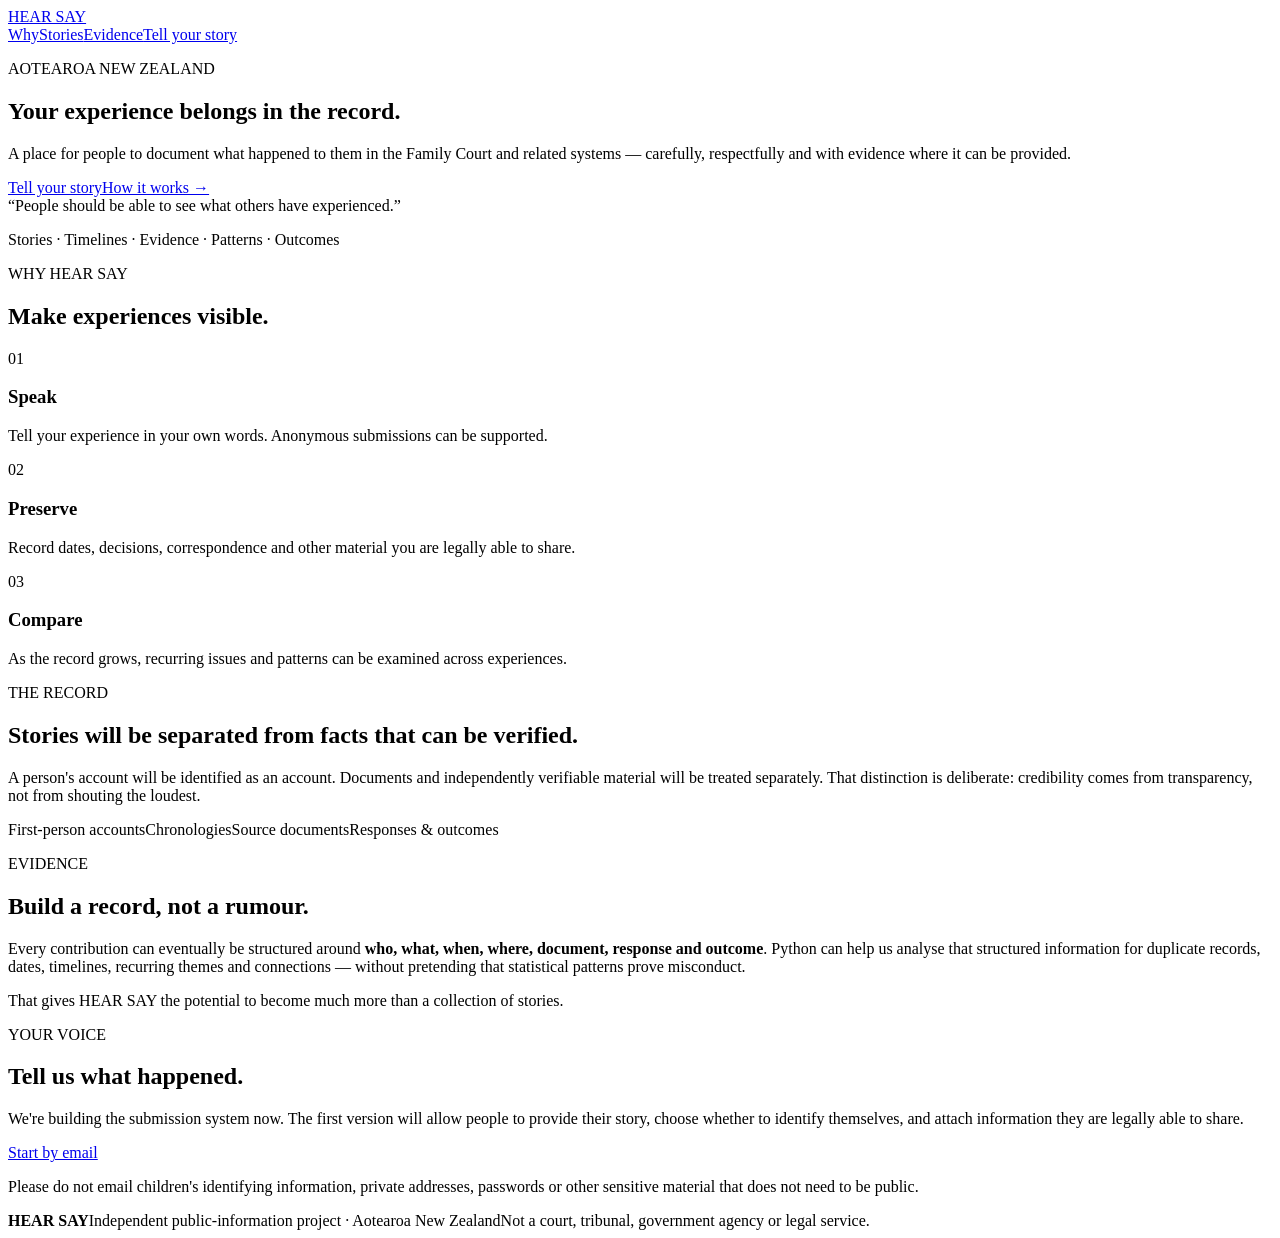
==== hear-say/index.html @ 94ce3327 "Build HEAR SAY public landing page" ====
<!doctype html>
<html lang="en">
<head>
<meta charset="utf-8"><meta name="viewport" content="width=device-width,initial-scale=1">
<meta name="description" content="Hear Say — a public, evidence-conscious record of people's experiences with the Family Court and related systems in Aotearoa New Zealand.">
<title>Hear Say — Your experience belongs in the record</title>
<link rel="stylesheet" href="style.css">
</head>
<body>
<header class="nav"><a class="brand" href=".">HEAR SAY</a><nav><a href="#why">Why</a><a href="#stories">Stories</a><a href="#evidence">Evidence</a><a class="button small" href="#submit">Tell your story</a></nav></header>
<main>
<section class="hero"><div><p class="eyebrow">AOTEAROA NEW ZEALAND</p><h1>Your experience belongs in the record.</h1><p class="lead">A place for people to document what happened to them in the Family Court and related systems — carefully, respectfully and with evidence where it can be provided.</p><div class="actions"><a class="button" href="#submit">Tell your story</a><a class="text-link" href="#why">How it works →</a></div></div><div class="hero-card"><div class="quote">“People should be able to see what others have experienced.”</div><div class="line"></div><p>Stories · Timelines · Evidence · Patterns · Outcomes</p></div></section>
<section id="why" class="section"><p class="eyebrow">WHY HEAR SAY</p><h2>Make experiences visible.</h2><div class="grid"><article><span>01</span><h3>Speak</h3><p>Tell your experience in your own words. Anonymous submissions can be supported.</p></article><article><span>02</span><h3>Preserve</h3><p>Record dates, decisions, correspondence and other material you are legally able to share.</p></article><article><span>03</span><h3>Compare</h3><p>As the record grows, recurring issues and patterns can be examined across experiences.</p></article></div></section>
<section id="stories" class="dark section"><p class="eyebrow">THE RECORD</p><h2>Stories will be separated from facts that can be verified.</h2><p class="wide">A person's account will be identified as an account. Documents and independently verifiable material will be treated separately. That distinction is deliberate: credibility comes from transparency, not from shouting the loudest.</p><div class="pillrow"><span>First-person accounts</span><span>Chronologies</span><span>Source documents</span><span>Responses & outcomes</span></div></section>
<section id="evidence" class="section split"><div><p class="eyebrow">EVIDENCE</p><h2>Build a record, not a rumour.</h2></div><div><p>Every contribution can eventually be structured around <strong>who, what, when, where, document, response and outcome</strong>. Python can help us analyse that structured information for duplicate records, dates, timelines, recurring themes and connections — without pretending that statistical patterns prove misconduct.</p><p>That gives HEAR SAY the potential to become much more than a collection of stories.</p></div></section>
<section id="submit" class="submit"><p class="eyebrow">YOUR VOICE</p><h2>Tell us what happened.</h2><p>We're building the submission system now. The first version will allow people to provide their story, choose whether to identify themselves, and attach information they are legally able to share.</p><a class="button" href="mailto:REPLACE_WITH_SUMMIT_DESIGN_EMAIL?subject=HEAR%20SAY%20story%20submission">Start by email</a><p class="note">Please do not email children's identifying information, private addresses, passwords or other sensitive material that does not need to be public.</p></section>
</main>
<footer><strong>HEAR SAY</strong><span>Independent public-information project · Aotearoa New Zealand</span><span>Not a court, tribunal, government agency or legal service.</span></footer>
</body></html>
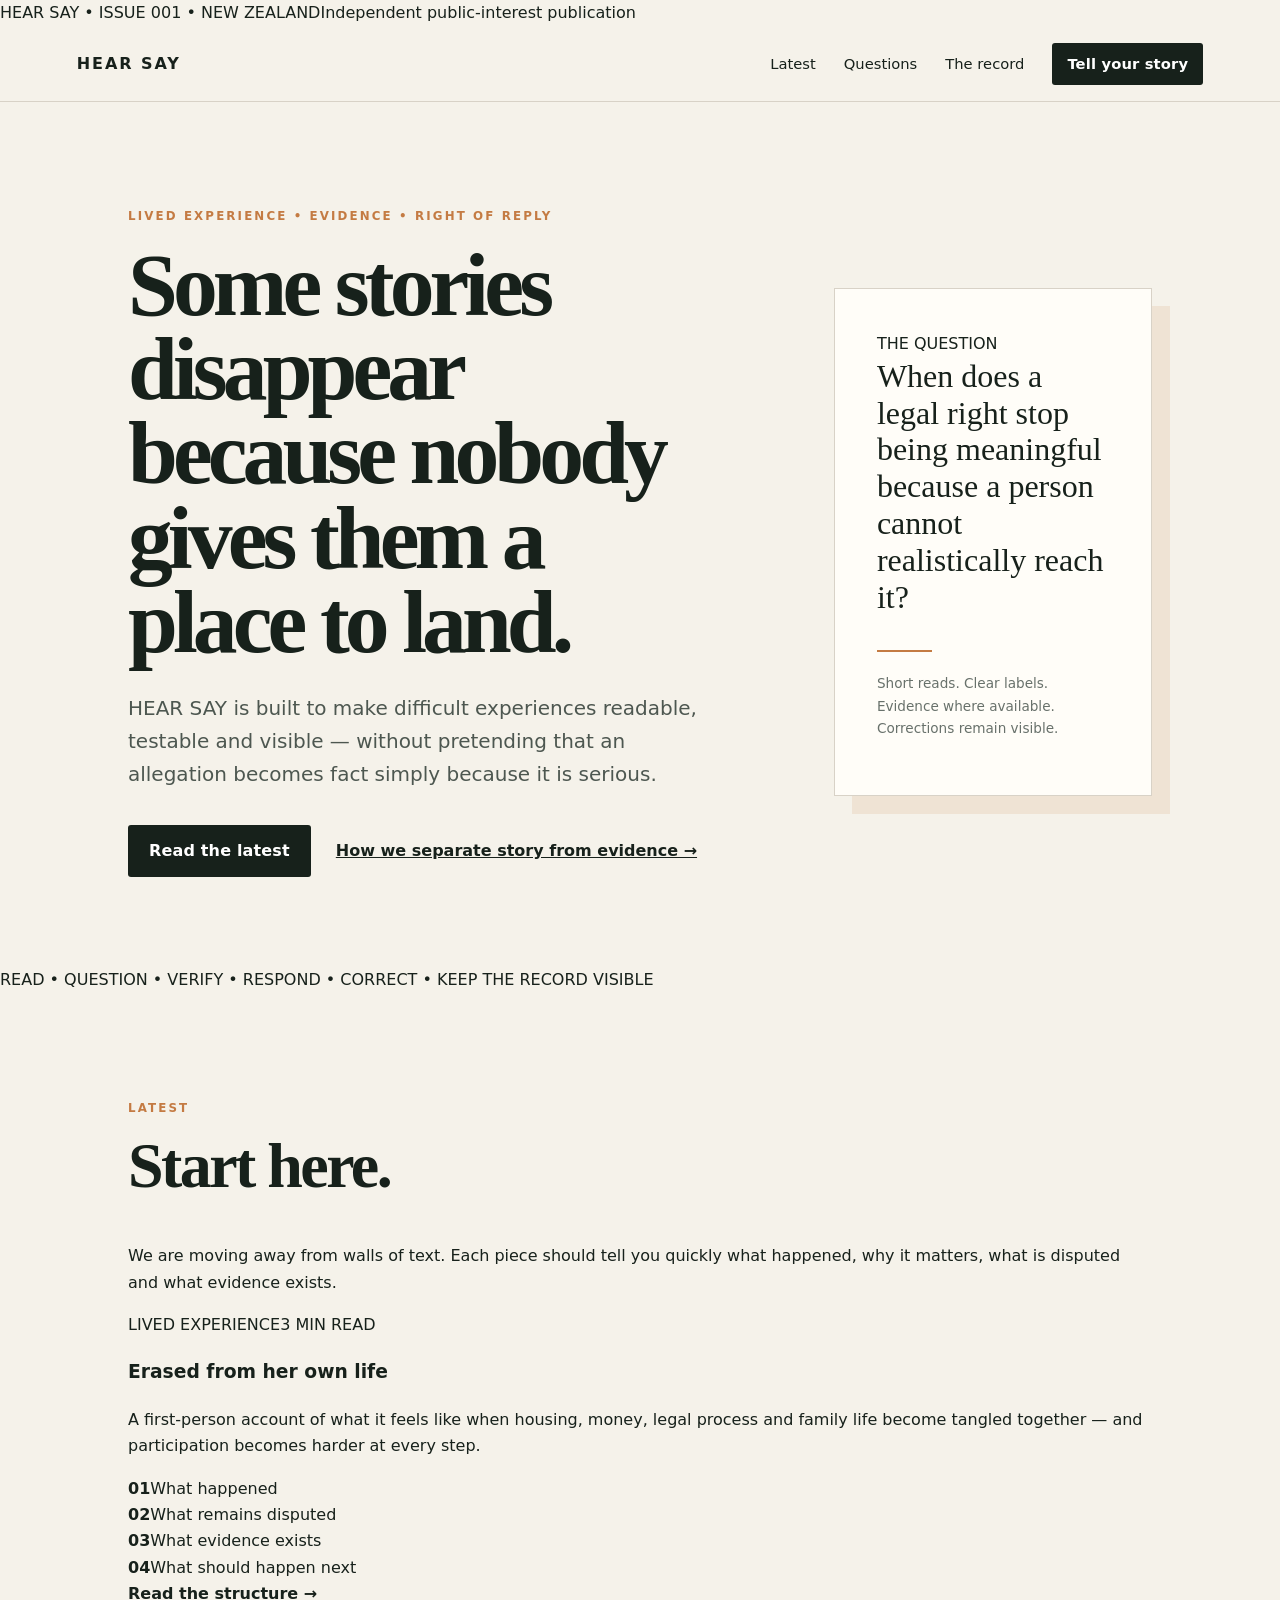
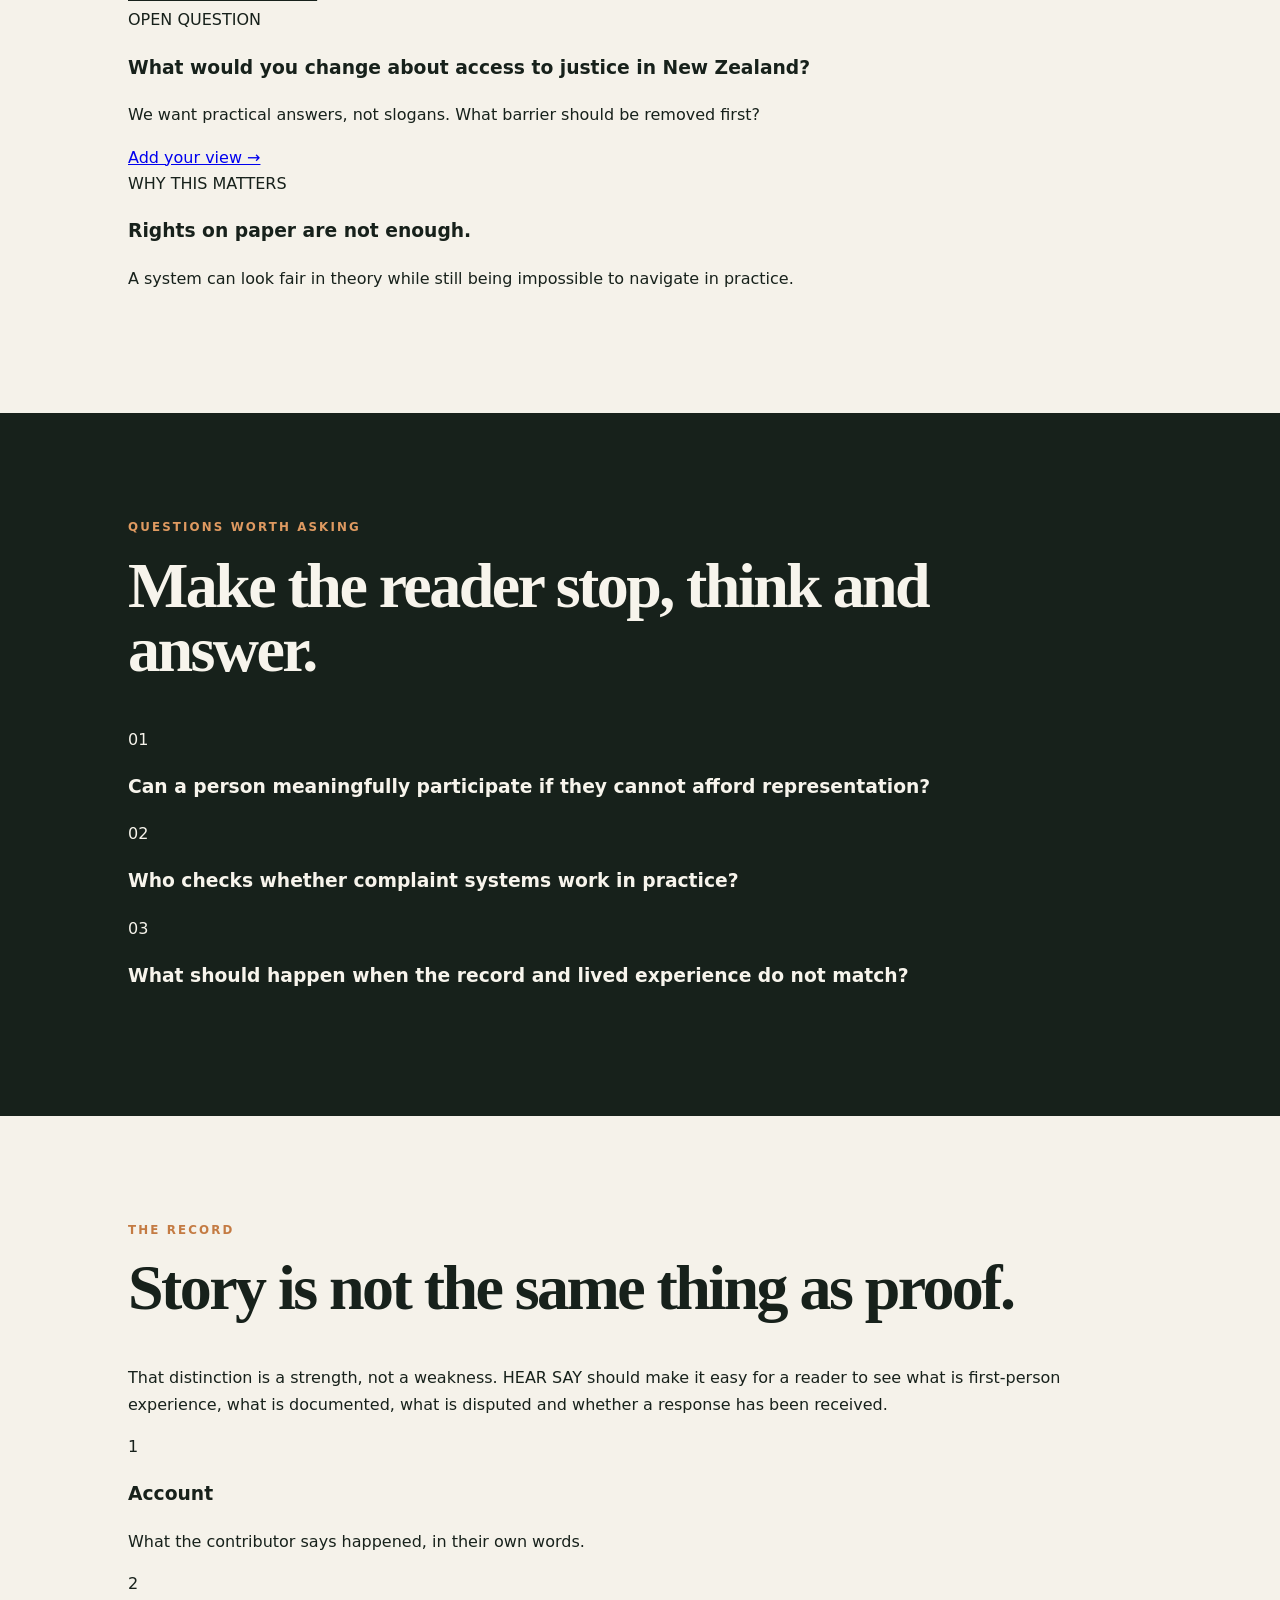
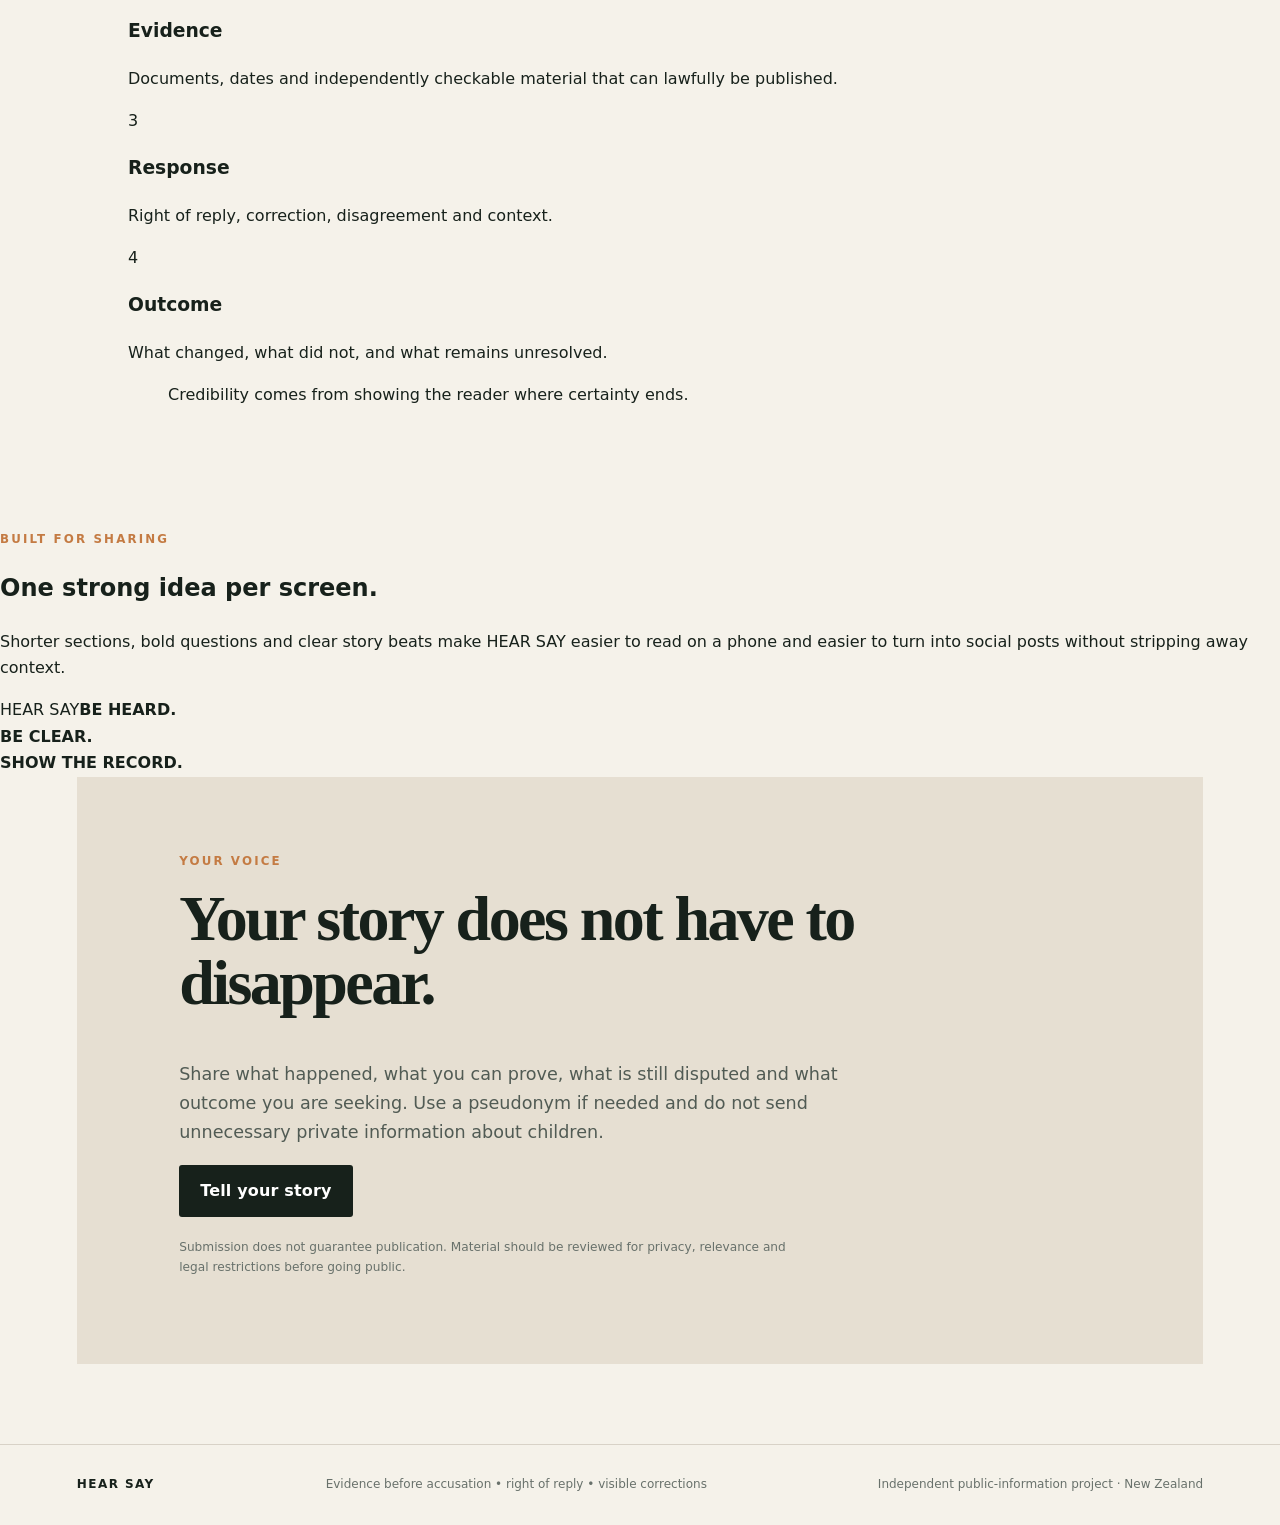
==== commit c1001ab9: "Refresh HEAR SAY homepage for stronger reading flow" ====
--- a/hear-say/index.html
+++ b/hear-say/index.html
@@ -1,19 +1,22 @@
 <!doctype html>
-<html lang="en">
+<html lang="en-NZ">
 <head>
 <meta charset="utf-8"><meta name="viewport" content="width=device-width,initial-scale=1">
-<meta name="description" content="Hear Say — a public, evidence-conscious record of people's experiences with the Family Court and related systems in Aotearoa New Zealand.">
-<title>Hear Say — Your experience belongs in the record</title>
+<meta name="description" content="HEAR SAY — lived experience, evidence, questions, right of reply and public discussion in New Zealand.">
+<title>HEAR SAY — New Zealand, we want to be heard</title>
 <link rel="stylesheet" href="style.css">
 </head>
 <body>
-<header class="nav"><a class="brand" href=".">HEAR SAY</a><nav><a href="#why">Why</a><a href="#stories">Stories</a><a href="#evidence">Evidence</a><a class="button small" href="#submit">Tell your story</a></nav></header>
+<div class="topbar"><span>HEAR SAY • ISSUE 001 • NEW ZEALAND</span><span>Independent public-interest publication</span></div>
+<header class="nav"><a class="brand" href=".">HEAR <b>SAY</b></a><nav><a href="#latest">Latest</a><a href="#questions">Questions</a><a href="#record">The record</a><a class="button small" href="#submit">Tell your story</a></nav></header>
 <main>
-<section class="hero"><div><p class="eyebrow">AOTEAROA NEW ZEALAND</p><h1>Your experience belongs in the record.</h1><p class="lead">A place for people to document what happened to them in the Family Court and related systems — carefully, respectfully and with evidence where it can be provided.</p><div class="actions"><a class="button" href="#submit">Tell your story</a><a class="text-link" href="#why">How it works →</a></div></div><div class="hero-card"><div class="quote">“People should be able to see what others have experienced.”</div><div class="line"></div><p>Stories · Timelines · Evidence · Patterns · Outcomes</p></div></section>
-<section id="why" class="section"><p class="eyebrow">WHY HEAR SAY</p><h2>Make experiences visible.</h2><div class="grid"><article><span>01</span><h3>Speak</h3><p>Tell your experience in your own words. Anonymous submissions can be supported.</p></article><article><span>02</span><h3>Preserve</h3><p>Record dates, decisions, correspondence and other material you are legally able to share.</p></article><article><span>03</span><h3>Compare</h3><p>As the record grows, recurring issues and patterns can be examined across experiences.</p></article></div></section>
-<section id="stories" class="dark section"><p class="eyebrow">THE RECORD</p><h2>Stories will be separated from facts that can be verified.</h2><p class="wide">A person's account will be identified as an account. Documents and independently verifiable material will be treated separately. That distinction is deliberate: credibility comes from transparency, not from shouting the loudest.</p><div class="pillrow"><span>First-person accounts</span><span>Chronologies</span><span>Source documents</span><span>Responses & outcomes</span></div></section>
-<section id="evidence" class="section split"><div><p class="eyebrow">EVIDENCE</p><h2>Build a record, not a rumour.</h2></div><div><p>Every contribution can eventually be structured around <strong>who, what, when, where, document, response and outcome</strong>. Python can help us analyse that structured information for duplicate records, dates, timelines, recurring themes and connections — without pretending that statistical patterns prove misconduct.</p><p>That gives HEAR SAY the potential to become much more than a collection of stories.</p></div></section>
-<section id="submit" class="submit"><p class="eyebrow">YOUR VOICE</p><h2>Tell us what happened.</h2><p>We're building the submission system now. The first version will allow people to provide their story, choose whether to identify themselves, and attach information they are legally able to share.</p><a class="button" href="mailto:REPLACE_WITH_SUMMIT_DESIGN_EMAIL?subject=HEAR%20SAY%20story%20submission">Start by email</a><p class="note">Please do not email children's identifying information, private addresses, passwords or other sensitive material that does not need to be public.</p></section>
+<section class="hero"><div><p class="eyebrow">LIVED EXPERIENCE • EVIDENCE • RIGHT OF REPLY</p><h1>Some stories disappear because nobody gives them a place to land.</h1><p class="lead">HEAR SAY is built to make difficult experiences readable, testable and visible — without pretending that an allegation becomes fact simply because it is serious.</p><div class="actions"><a class="button accent" href="#latest">Read the latest</a><a class="text-link" href="#record">How we separate story from evidence →</a></div></div><aside class="hero-card"><span class="label">THE QUESTION</span><div class="quote">When does a legal right stop being meaningful because a person cannot realistically reach it?</div><div class="line"></div><p>Short reads. Clear labels. Evidence where available. Corrections remain visible.</p></aside></section>
+<section class="ticker">READ • QUESTION • VERIFY • RESPOND • CORRECT • KEEP THE RECORD VISIBLE</section>
+<section id="latest" class="section latest"><div class="sectionhead"><div><p class="eyebrow">LATEST</p><h2>Start here.</h2></div><p>We are moving away from walls of text. Each piece should tell you quickly what happened, why it matters, what is disputed and what evidence exists.</p></div><div class="storygrid"><article class="feature"><div class="storymeta"><span class="label red">LIVED EXPERIENCE</span><span>3 MIN READ</span></div><h3>Erased from her own life</h3><p class="dek">A first-person account of what it feels like when housing, money, legal process and family life become tangled together — and participation becomes harder at every step.</p><div class="storybeats"><div><b>01</b><span>What happened</span></div><div><b>02</b><span>What remains disputed</span></div><div><b>03</b><span>What evidence exists</span></div><div><b>04</b><span>What should happen next</span></div></div><a class="text-link strong" href="#record">Read the structure →</a></article><article class="sidecard"><span class="label">OPEN QUESTION</span><h3>What would you change about access to justice in New Zealand?</h3><p>We want practical answers, not slogans. What barrier should be removed first?</p><a href="#submit">Add your view →</a></article><article class="sidecard warm"><span class="label">WHY THIS MATTERS</span><h3>Rights on paper are not enough.</h3><p>A system can look fair in theory while still being impossible to navigate in practice.</p></article></div></section>
+<section id="questions" class="dark section"><p class="eyebrow">QUESTIONS WORTH ASKING</p><h2>Make the reader stop, think and answer.</h2><div class="questiongrid"><article><span>01</span><h3>Can a person meaningfully participate if they cannot afford representation?</h3></article><article><span>02</span><h3>Who checks whether complaint systems work in practice?</h3></article><article><span>03</span><h3>What should happen when the record and lived experience do not match?</h3></article></div></section>
+<section id="record" class="section"><div class="sectionhead"><div><p class="eyebrow">THE RECORD</p><h2>Story is not the same thing as proof.</h2></div><p>That distinction is a strength, not a weakness. HEAR SAY should make it easy for a reader to see what is first-person experience, what is documented, what is disputed and whether a response has been received.</p></div><div class="recordgrid"><article><span class="num">1</span><h3>Account</h3><p>What the contributor says happened, in their own words.</p></article><article><span class="num">2</span><h3>Evidence</h3><p>Documents, dates and independently checkable material that can lawfully be published.</p></article><article><span class="num">3</span><h3>Response</h3><p>Right of reply, correction, disagreement and context.</p></article><article><span class="num">4</span><h3>Outcome</h3><p>What changed, what did not, and what remains unresolved.</p></article></div><blockquote>Credibility comes from showing the reader where certainty ends.</blockquote></section>
+<section class="impact"><div><p class="eyebrow">BUILT FOR SHARING</p><h2>One strong idea per screen.</h2><p>Shorter sections, bold questions and clear story beats make HEAR SAY easier to read on a phone and easier to turn into social posts without stripping away context.</p></div><div class="poster"><span>HEAR SAY</span><strong>BE HEARD.<br>BE CLEAR.<br>SHOW THE RECORD.</strong></div></section>
+<section id="submit" class="submit"><p class="eyebrow">YOUR VOICE</p><h2>Your story does not have to disappear.</h2><p>Share what happened, what you can prove, what is still disputed and what outcome you are seeking. Use a pseudonym if needed and do not send unnecessary private information about children.</p><a class="button" href="mailto:REPLACE_WITH_SUMMIT_DESIGN_EMAIL?subject=HEAR%20SAY%20story%20submission">Tell your story</a><p class="note">Submission does not guarantee publication. Material should be reviewed for privacy, relevance and legal restrictions before going public.</p></section>
 </main>
-<footer><strong>HEAR SAY</strong><span>Independent public-information project · Aotearoa New Zealand</span><span>Not a court, tribunal, government agency or legal service.</span></footer>
+<footer><strong>HEAR SAY</strong><span>Evidence before accusation • right of reply • visible corrections</span><span>Independent public-information project · New Zealand</span></footer>
 </body></html>
--- a/hear-say/style.css
+++ b/hear-say/style.css
@@ -0,0 +1 @@
+:root{--ink:#17211b;--muted:#68716b;--paper:#f5f2ea;--panel:#fffdf8;--dark:#17211b;--accent:#c47b43;--line:#d8d2c7}*{box-sizing:border-box}html{scroll-behavior:smooth}body{margin:0;background:var(--paper);color:var(--ink);font-family:Inter,ui-sans-serif,system-ui,-apple-system,BlinkMacSystemFont,"Segoe UI",sans-serif;line-height:1.65}.nav{height:76px;display:flex;align-items:center;justify-content:space-between;padding:0 6vw;border-bottom:1px solid var(--line);background:rgba(245,242,234,.94);position:sticky;top:0;z-index:5;backdrop-filter:blur(10px)}.brand{font-weight:900;letter-spacing:.12em;color:var(--ink);text-decoration:none}.nav nav{display:flex;gap:28px;align-items:center}.nav nav a{color:var(--ink);text-decoration:none;font-size:.92rem}.button{display:inline-block;background:var(--ink);color:#fff!important;text-decoration:none;padding:13px 21px;border-radius:3px;font-weight:750;letter-spacing:.01em}.button.small{padding:9px 15px}.hero{min-height:670px;padding:105px 10vw 90px;display:grid;grid-template-columns:1.3fr .7fr;gap:9vw;align-items:center}.eyebrow{font-size:.74rem;letter-spacing:.18em;font-weight:800;color:var(--accent);margin:0 0 16px}.hero h1{font-family:Georgia,serif;font-size:clamp(3.2rem,7vw,6.6rem);line-height:.94;letter-spacing:-.055em;max-width:900px;margin:0 0 28px}.lead{font-size:1.25rem;max-width:700px;color:#4d5750}.actions{display:flex;gap:25px;align-items:center;margin-top:34px}.text-link{color:var(--ink);font-weight:700}.hero-card{background:var(--panel);border:1px solid var(--line);padding:42px;box-shadow:18px 18px 0 rgba(196,123,67,.13)}.quote{font-family:Georgia,serif;font-size:2rem;line-height:1.15}.line{width:55px;height:2px;background:var(--accent);margin:35px 0 20px}.hero-card p{color:var(--muted);font-size:.85rem}.section{padding:105px 10vw}.section h2,.submit h2{font-family:Georgia,serif;font-size:clamp(2.4rem,5vw,4.6rem);line-height:1;letter-spacing:-.04em;margin:0 0 45px;max-width:900px}.grid{display:grid;grid-template-columns:repeat(3,1fr);gap:30px}.grid article{border-top:2px solid var(--ink);padding-top:20px}.grid span{font-size:.75rem;color:var(--accent);font-weight:800}.grid h3{font-size:1.5rem;margin:12px 0 7px}.grid p{color:var(--muted);max-width:330px}.dark{background:var(--dark);color:#f7f4ec}.dark .eyebrow{color:#df9a61}.wide{max-width:820px;font-size:1.2rem;color:#d6dcd5}.pillrow{display:flex;flex-wrap:wrap;gap:10px;margin-top:35px}.pillrow span{border:1px solid #59635c;padding:9px 13px;border-radius:999px;font-size:.85rem}.split{display:grid;grid-template-columns:1fr 1fr;gap:10vw}.split p{color:var(--muted);font-size:1.05rem}.split strong{color:var(--ink)}.submit{margin:0 6vw 80px;background:#e6dfd2;padding:75px 8vw}.submit>p:not(.eyebrow):not(.note){max-width:700px;color:#515b54;font-size:1.1rem}.note{font-size:.76rem;color:var(--muted);max-width:620px;margin-top:20px}footer{border-top:1px solid var(--line);padding:30px 6vw;display:flex;justify-content:space-between;gap:20px;color:var(--muted);font-size:.75rem}footer strong{color:var(--ink);letter-spacing:.12em}@media(max-width:800px){.nav{padding:0 5vw}.nav nav a:not(.button){display:none}.hero,.split{grid-template-columns:1fr;padding:75px 7vw}.hero-card{margin-top:10px}.section{padding:75px 7vw}.grid{grid-template-columns:1fr}.submit{margin:0 0 40px;padding:60px 7vw}footer{flex-direction:column}.hero h1{font-size:clamp(3rem,15vw,5rem)}}
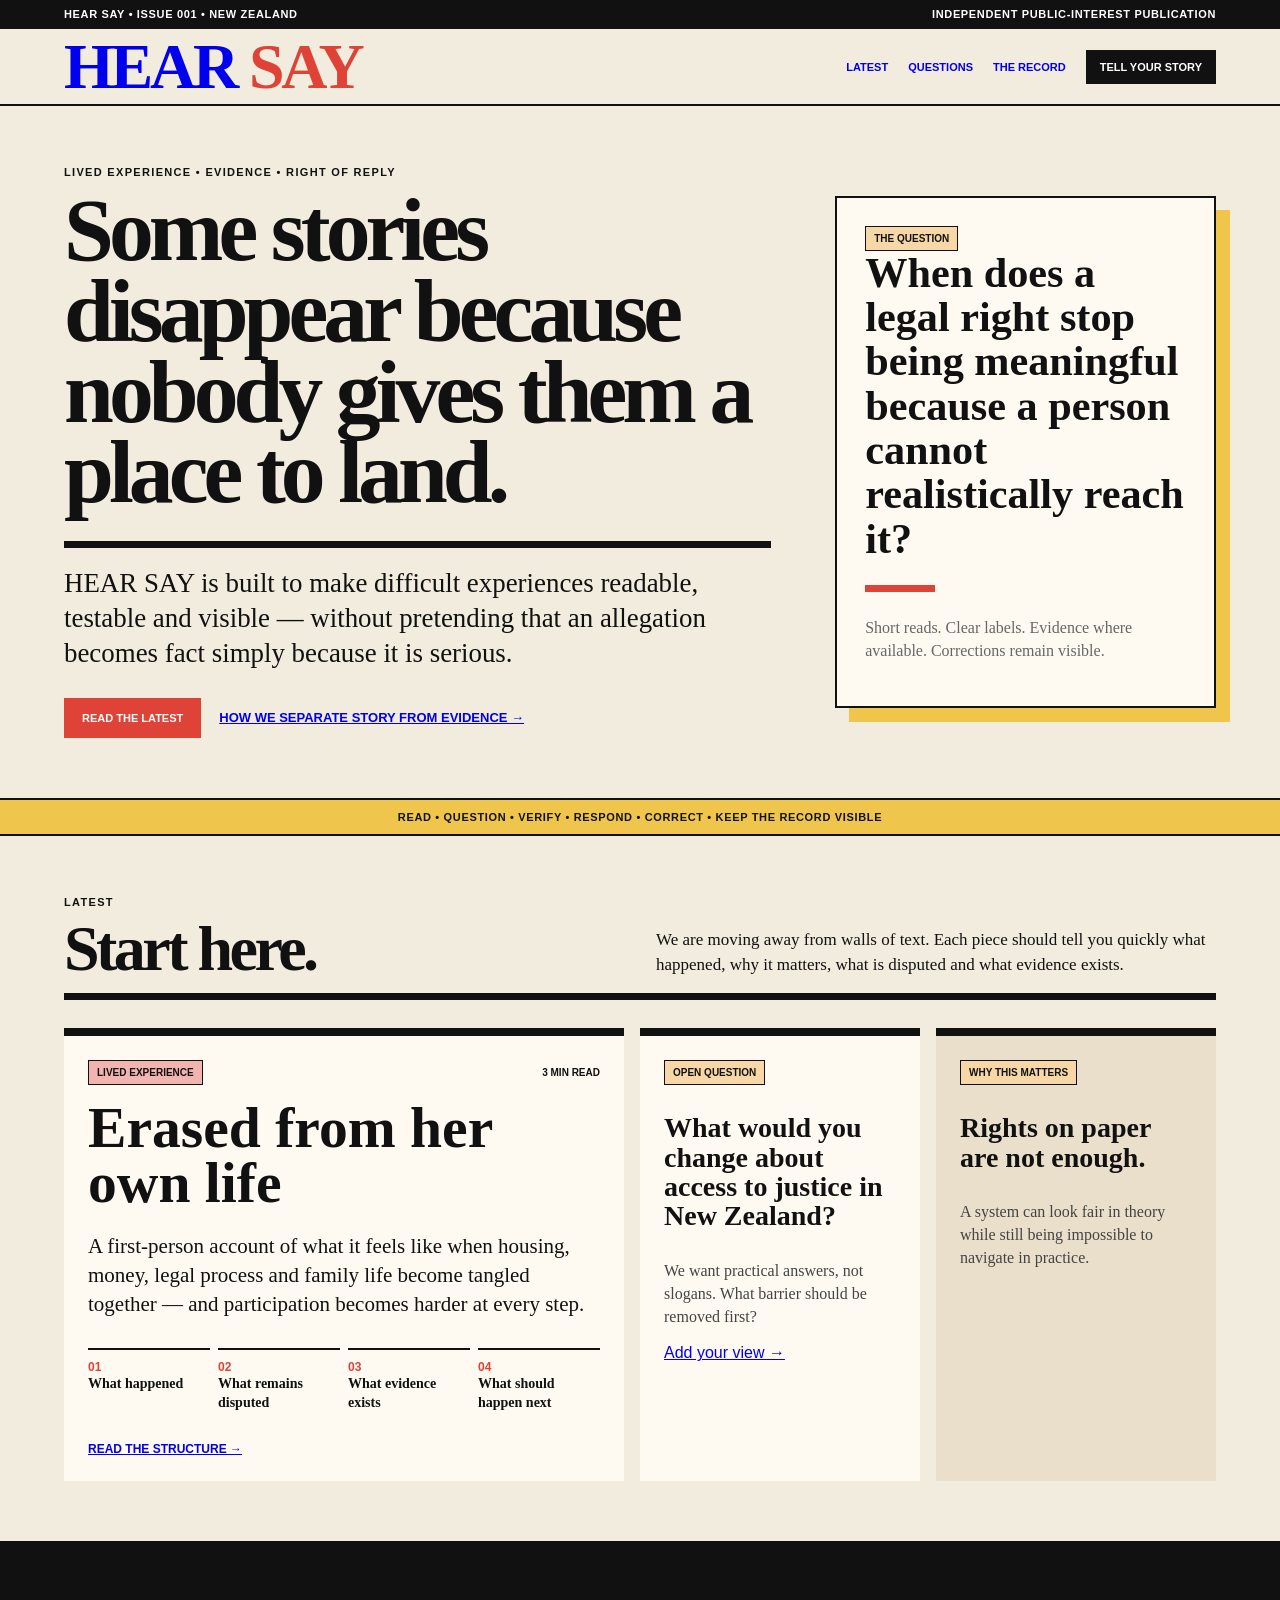
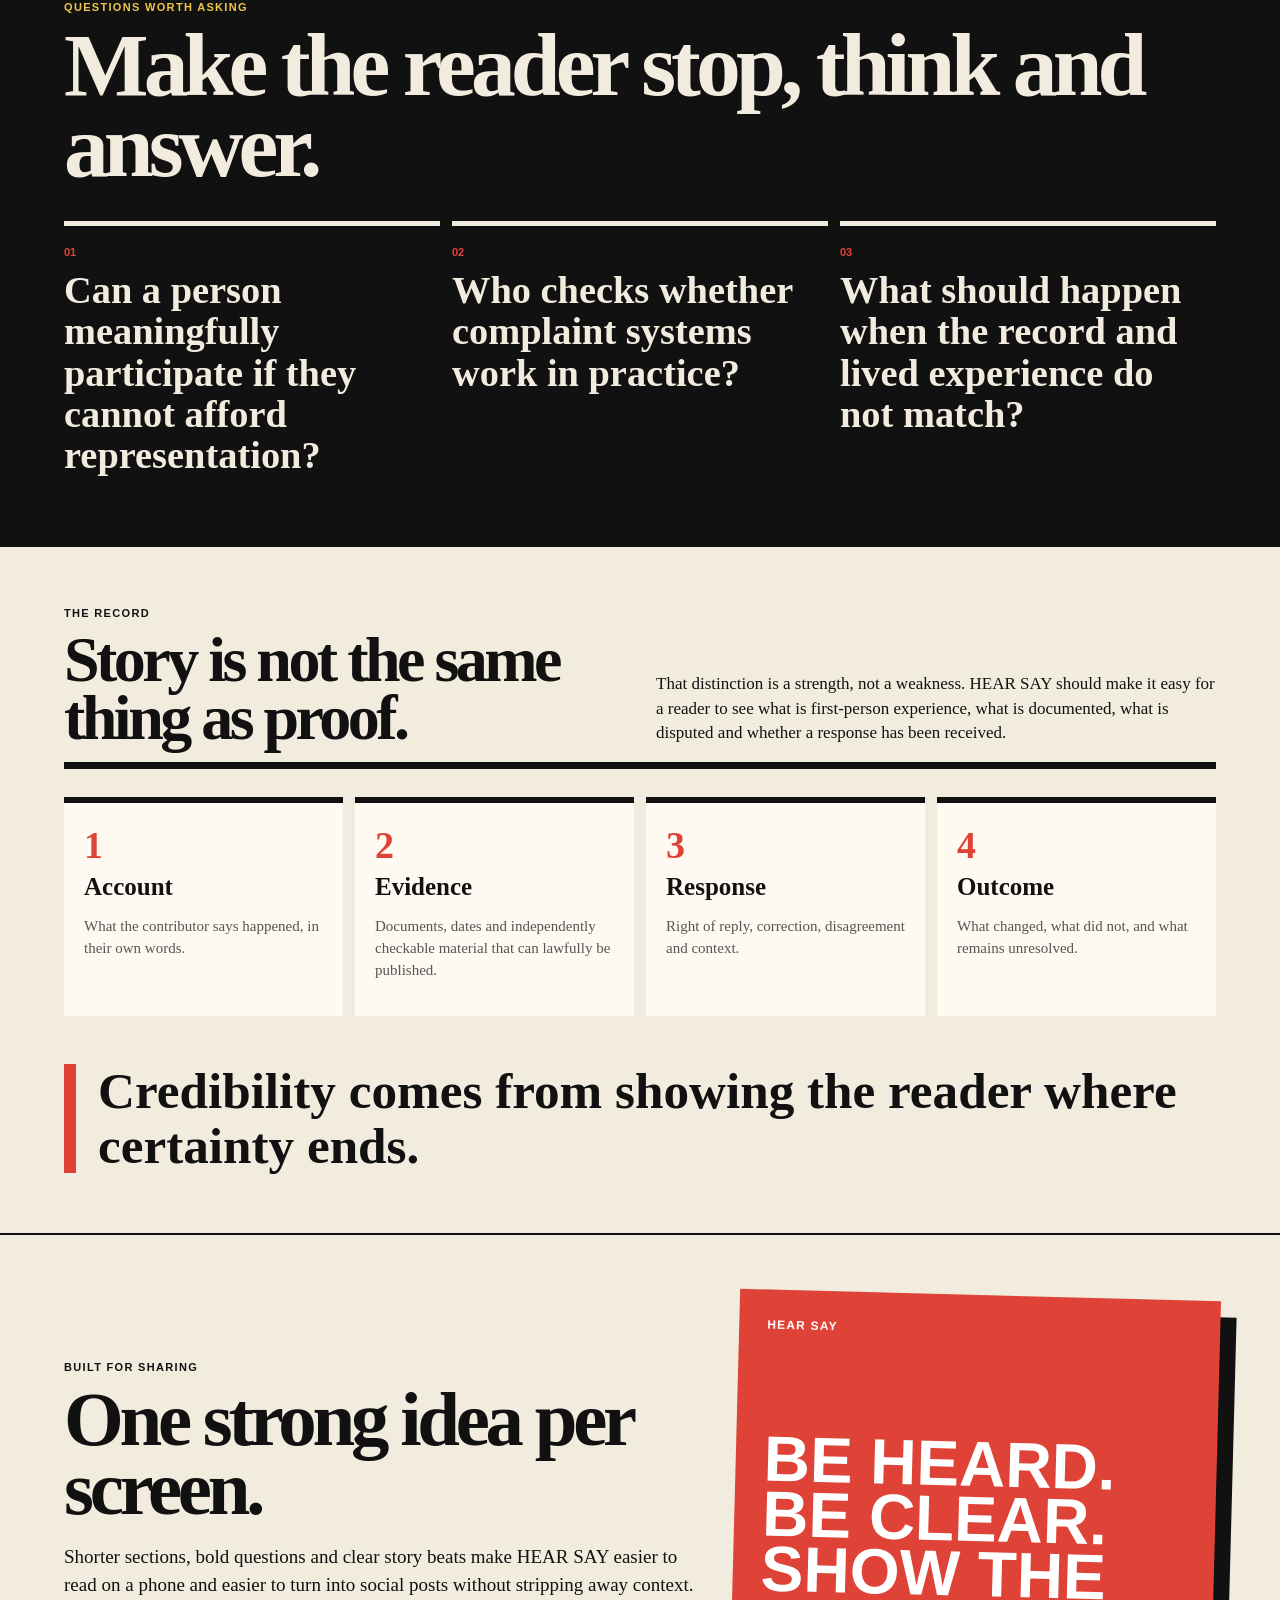
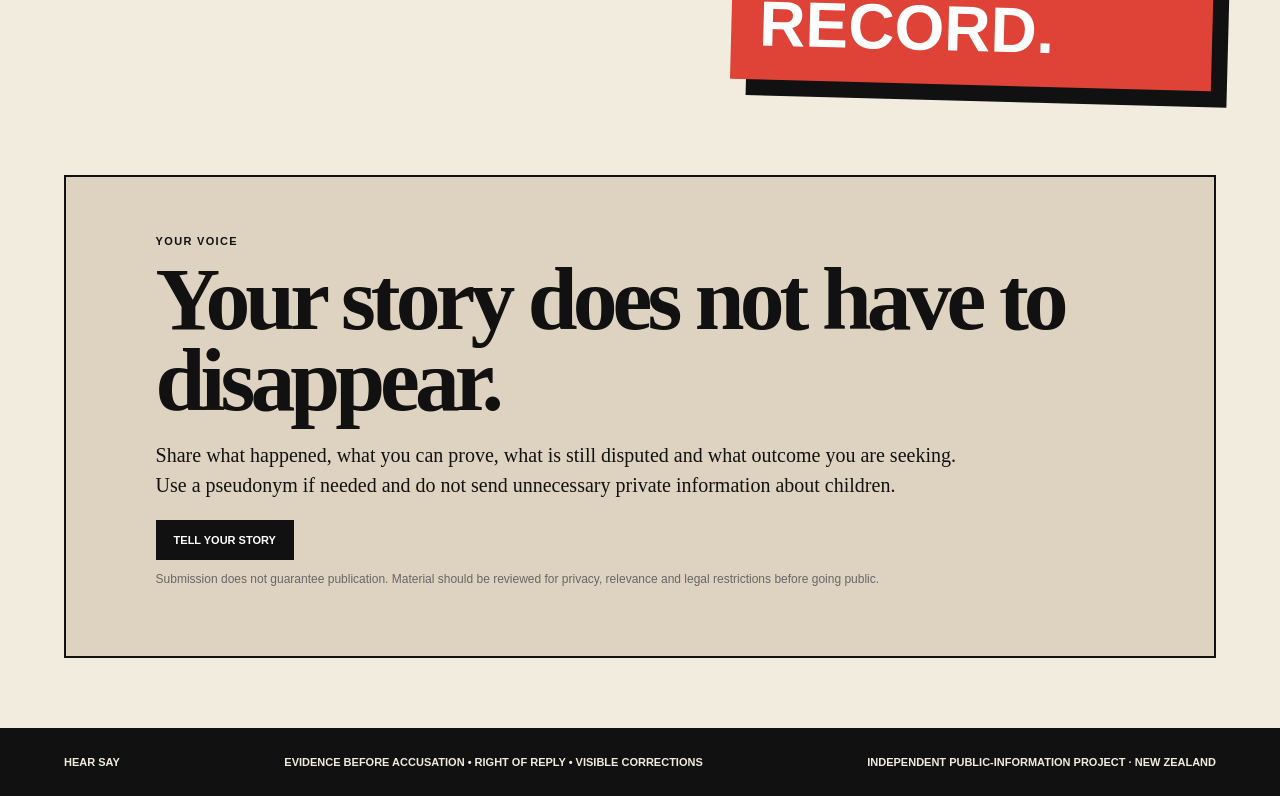
==== commit def21881: "Strengthen HEAR SAY search and social metadata" ====
--- a/hear-say/index.html
+++ b/hear-say/index.html
@@ -2,8 +2,15 @@
 <html lang="en-NZ">
 <head>
 <meta charset="utf-8"><meta name="viewport" content="width=device-width,initial-scale=1">
-<meta name="description" content="HEAR SAY — lived experience, evidence, questions, right of reply and public discussion in New Zealand.">
 <title>HEAR SAY — New Zealand, we want to be heard</title>
+<meta name="description" content="Independent New Zealand public-interest publication covering politics, old cases, lived experience, evidence, right of reply and moderated public discussion.">
+<meta name="robots" content="index,follow,max-image-preview:large,max-snippet:-1,max-video-preview:-1">
+<link rel="canonical" href="https://hear-say-nz.vercel.app/">
+<link rel="alternate" type="application/rss+xml" title="HEAR SAY — New Zealand" href="https://hear-say-nz.vercel.app/feed.xml">
+<meta property="og:type" content="website"><meta property="og:site_name" content="HEAR SAY"><meta property="og:locale" content="en_NZ"><meta property="og:title" content="HEAR SAY — New Zealand, we want to be heard"><meta property="og:description" content="Politics. Old cases. People versus systems. Bring receipts."><meta property="og:url" content="https://hear-say-nz.vercel.app/"><meta property="og:image" content="https://hear-say-nz.vercel.app/social-card.svg">
+<meta name="twitter:card" content="summary_large_image"><meta name="twitter:title" content="HEAR SAY — New Zealand, we want to be heard"><meta name="twitter:description" content="Politics. Old cases. People versus systems. Bring receipts."><meta name="twitter:image" content="https://hear-say-nz.vercel.app/social-card.svg">
+<meta name="theme-color" content="#111111">
+<script type="application/ld+json">{"@context":"https://schema.org","@type":"NewsMediaOrganization","name":"HEAR SAY","url":"https://hear-say-nz.vercel.app/","description":"Independent New Zealand public-interest publication covering politics, old cases, lived experience, evidence, right of reply and moderated public discussion.","ethicsPolicy":"https://hear-say-nz.vercel.app/moderation/","correctionsPolicy":"https://hear-say-nz.vercel.app/corrections/","publishingPrinciples":"https://hear-say-nz.vercel.app/about/"}</script>
 <link rel="stylesheet" href="style.css">
 </head>
 <body>
--- a/hear-say/style.css
+++ b/hear-say/style.css
@@ -1 +1 @@
-:root{--ink:#17211b;--muted:#68716b;--paper:#f5f2ea;--panel:#fffdf8;--dark:#17211b;--accent:#c47b43;--line:#d8d2c7}*{box-sizing:border-box}html{scroll-behavior:smooth}body{margin:0;background:var(--paper);color:var(--ink);font-family:Inter,ui-sans-serif,system-ui,-apple-system,BlinkMacSystemFont,"Segoe UI",sans-serif;line-height:1.65}.nav{height:76px;display:flex;align-items:center;justify-content:space-between;padding:0 6vw;border-bottom:1px solid var(--line);background:rgba(245,242,234,.94);position:sticky;top:0;z-index:5;backdrop-filter:blur(10px)}.brand{font-weight:900;letter-spacing:.12em;color:var(--ink);text-decoration:none}.nav nav{display:flex;gap:28px;align-items:center}.nav nav a{color:var(--ink);text-decoration:none;font-size:.92rem}.button{display:inline-block;background:var(--ink);color:#fff!important;text-decoration:none;padding:13px 21px;border-radius:3px;font-weight:750;letter-spacing:.01em}.button.small{padding:9px 15px}.hero{min-height:670px;padding:105px 10vw 90px;display:grid;grid-template-columns:1.3fr .7fr;gap:9vw;align-items:center}.eyebrow{font-size:.74rem;letter-spacing:.18em;font-weight:800;color:var(--accent);margin:0 0 16px}.hero h1{font-family:Georgia,serif;font-size:clamp(3.2rem,7vw,6.6rem);line-height:.94;letter-spacing:-.055em;max-width:900px;margin:0 0 28px}.lead{font-size:1.25rem;max-width:700px;color:#4d5750}.actions{display:flex;gap:25px;align-items:center;margin-top:34px}.text-link{color:var(--ink);font-weight:700}.hero-card{background:var(--panel);border:1px solid var(--line);padding:42px;box-shadow:18px 18px 0 rgba(196,123,67,.13)}.quote{font-family:Georgia,serif;font-size:2rem;line-height:1.15}.line{width:55px;height:2px;background:var(--accent);margin:35px 0 20px}.hero-card p{color:var(--muted);font-size:.85rem}.section{padding:105px 10vw}.section h2,.submit h2{font-family:Georgia,serif;font-size:clamp(2.4rem,5vw,4.6rem);line-height:1;letter-spacing:-.04em;margin:0 0 45px;max-width:900px}.grid{display:grid;grid-template-columns:repeat(3,1fr);gap:30px}.grid article{border-top:2px solid var(--ink);padding-top:20px}.grid span{font-size:.75rem;color:var(--accent);font-weight:800}.grid h3{font-size:1.5rem;margin:12px 0 7px}.grid p{color:var(--muted);max-width:330px}.dark{background:var(--dark);color:#f7f4ec}.dark .eyebrow{color:#df9a61}.wide{max-width:820px;font-size:1.2rem;color:#d6dcd5}.pillrow{display:flex;flex-wrap:wrap;gap:10px;margin-top:35px}.pillrow span{border:1px solid #59635c;padding:9px 13px;border-radius:999px;font-size:.85rem}.split{display:grid;grid-template-columns:1fr 1fr;gap:10vw}.split p{color:var(--muted);font-size:1.05rem}.split strong{color:var(--ink)}.submit{margin:0 6vw 80px;background:#e6dfd2;padding:75px 8vw}.submit>p:not(.eyebrow):not(.note){max-width:700px;color:#515b54;font-size:1.1rem}.note{font-size:.76rem;color:var(--muted);max-width:620px;margin-top:20px}footer{border-top:1px solid var(--line);padding:30px 6vw;display:flex;justify-content:space-between;gap:20px;color:var(--muted);font-size:.75rem}footer strong{color:var(--ink);letter-spacing:.12em}@media(max-width:800px){.nav{padding:0 5vw}.nav nav a:not(.button){display:none}.hero,.split{grid-template-columns:1fr;padding:75px 7vw}.hero-card{margin-top:10px}.section{padding:75px 7vw}.grid{grid-template-columns:1fr}.submit{margin:0 0 40px;padding:60px 7vw}footer{flex-direction:column}.hero h1{font-size:clamp(3rem,15vw,5rem)}}+:root{--ink:#111;--paper:#f2ecdf;--panel:#fffaf1;--red:#df4337;--yellow:#efc64b;--muted:#666;--line:#cfc6b7}*{box-sizing:border-box}html{scroll-behavior:smooth}body{margin:0;background:var(--paper);color:var(--ink);font-family:Arial,sans-serif}.topbar{display:flex;justify-content:space-between;gap:18px;padding:8px 5vw;background:#111;color:#fff;font:900 11px/1.2 Arial;letter-spacing:.06em;text-transform:uppercase}.nav{position:sticky;top:0;z-index:9;background:rgba(242,236,223,.96);backdrop-filter:blur(10px);border-bottom:2px solid #111;padding:12px 5vw;display:flex;align-items:center;justify-content:space-between;gap:24px}.brand{font:900 clamp(34px,5vw,66px)/.8 Georgia;text-decoration:none;letter-spacing:-.05em}.brand b{color:var(--red)}.nav nav{display:flex;align-items:center;gap:20px;flex-wrap:wrap}.nav nav a{font:900 11px Arial;text-transform:uppercase;text-decoration:none}.button{display:inline-block;background:#111;color:#fff!important;border:2px solid #111;padding:12px 16px;text-decoration:none;font:900 11px Arial;text-transform:uppercase}.button.small{padding:9px 12px}.button.accent{background:var(--red);border-color:var(--red)}.hero,.section,.impact{max-width:1380px;margin:auto;padding:60px 5vw}.hero{min-height:690px;display:grid;grid-template-columns:1.3fr .7fr;gap:5vw;align-items:center}.eyebrow{font:900 11px Arial;letter-spacing:.12em;text-transform:uppercase;margin:0 0 12px}.hero h1,.section h2,.submit h2,.impact h2{font:900 clamp(46px,7vw,102px)/.9 Georgia;margin:0;letter-spacing:-.055em}.lead{max-width:850px;font:clamp(20px,2.1vw,31px)/1.3 Georgia;border-top:7px solid #111;padding-top:18px;margin-top:28px}.actions{display:flex;gap:18px;align-items:center;flex-wrap:wrap;margin-top:26px}.text-link{font:900 13px Arial;text-transform:uppercase}.strong{font-size:12px}.hero-card{background:var(--panel);border:2px solid #111;padding:28px;box-shadow:14px 14px 0 var(--yellow)}.quote{font:900 clamp(28px,3.3vw,47px)/1.05 Georgia}.line{width:70px;height:7px;background:var(--red);margin:24px 0}.hero-card p{font:16px/1.45 Georgia;color:var(--muted)}.label{display:inline-block;border:1px solid #111;padding:6px 8px;background:#f6d7a5;font:900 10px Arial;text-transform:uppercase}.label.red{background:#f2b4ae}.ticker{border-block:2px solid #111;background:var(--yellow);padding:11px 5vw;text-align:center;font:900 11px Arial;letter-spacing:.06em}.sectionhead{display:flex;justify-content:space-between;gap:32px;align-items:end;border-bottom:7px solid #111;padding-bottom:16px;margin-bottom:28px}.sectionhead h2{font-size:clamp(42px,5vw,72px)}.sectionhead>p{max-width:560px;font:17px/1.45 Georgia;margin:0}.storygrid{display:grid;grid-template-columns:1.5fr .75fr .75fr;gap:16px}.feature,.sidecard{background:var(--panel);border-top:8px solid #111;padding:24px}.feature h3{font:900 clamp(38px,4.5vw,68px)/.95 Georgia;margin:16px 0}.storymeta{display:flex;justify-content:space-between;align-items:center;gap:12px;font:900 10px Arial}.dek{font:21px/1.4 Georgia}.storybeats{display:grid;grid-template-columns:repeat(4,1fr);gap:8px;margin:28px 0}.storybeats div{border-top:2px solid #111;padding-top:10px}.storybeats b{display:block;color:var(--red);font:900 12px Arial}.storybeats span{font:900 14px/1.2 Georgia}.sidecard h3{font:900 28px/1.05 Georgia}.sidecard p{font:16px/1.45 Georgia;color:#444}.sidecard.warm{background:#eadfca}.dark{max-width:none;background:#111;color:var(--paper)}.dark .eyebrow{color:var(--yellow)}.dark h2{max-width:1100px}.questiongrid{display:grid;grid-template-columns:repeat(3,1fr);gap:12px;margin-top:34px}.questiongrid article{border-top:5px solid var(--paper);padding-top:16px}.questiongrid span{color:var(--red);font:900 11px Arial}.questiongrid h3{font:900 clamp(25px,3vw,40px)/1.08 Georgia;margin:10px 0}.recordgrid{display:grid;grid-template-columns:repeat(4,1fr);gap:12px}.recordgrid article{background:var(--panel);border-top:6px solid #111;padding:20px}.recordgrid .num{font:900 38px Georgia;color:var(--red)}.recordgrid h3{font:900 25px Georgia;margin:6px 0}.recordgrid p{font:15px/1.45 Georgia;color:#555}.section blockquote{margin:48px 0 0;border-left:12px solid var(--red);padding-left:22px;font:900 clamp(30px,4vw,54px)/1.06 Georgia}.impact{display:grid;grid-template-columns:1fr .75fr;gap:30px;align-items:center;border-top:2px solid #111}.impact h2{font-size:clamp(44px,6vw,78px)}.impact p:not(.eyebrow){max-width:720px;font:19px/1.5 Georgia}.poster{background:var(--red);color:#fff;padding:28px;min-height:390px;display:flex;flex-direction:column;justify-content:space-between;transform:rotate(1.5deg);box-shadow:16px 16px 0 #111}.poster span{font:900 12px Arial;letter-spacing:.1em}.poster strong{font:900 clamp(38px,5vw,70px)/.86 Impact,Arial Narrow,sans-serif}.submit{margin:30px 5vw 70px;background:#ded3c0;border:2px solid #111;padding:58px 7vw}.submit h2{max-width:1000px}.submit>p:not(.eyebrow):not(.note){max-width:820px;font:20px/1.5 Georgia}.note{max-width:750px;color:var(--muted);font-size:12px}footer{background:#111;color:var(--paper);padding:28px 5vw;display:flex;justify-content:space-between;gap:20px;flex-wrap:wrap;font:800 11px Arial;text-transform:uppercase}@media(max-width:980px){.hero,.impact{grid-template-columns:1fr}.storygrid{grid-template-columns:1fr 1fr}.feature{grid-column:1/-1}.recordgrid,.storybeats{grid-template-columns:1fr 1fr}.questiongrid{grid-template-columns:1fr}.hero{min-height:auto}.hero-card{max-width:720px}}@media(max-width:650px){.topbar span:last-child,.nav nav a:not(.button){display:none}.hero,.section,.impact{padding-left:18px;padding-right:18px}.sectionhead{display:block}.sectionhead>p{margin-top:14px}.storygrid,.recordgrid,.storybeats{grid-template-columns:1fr}.feature{grid-column:auto}.submit{margin-left:0;margin-right:0}.poster{min-height:300px}}
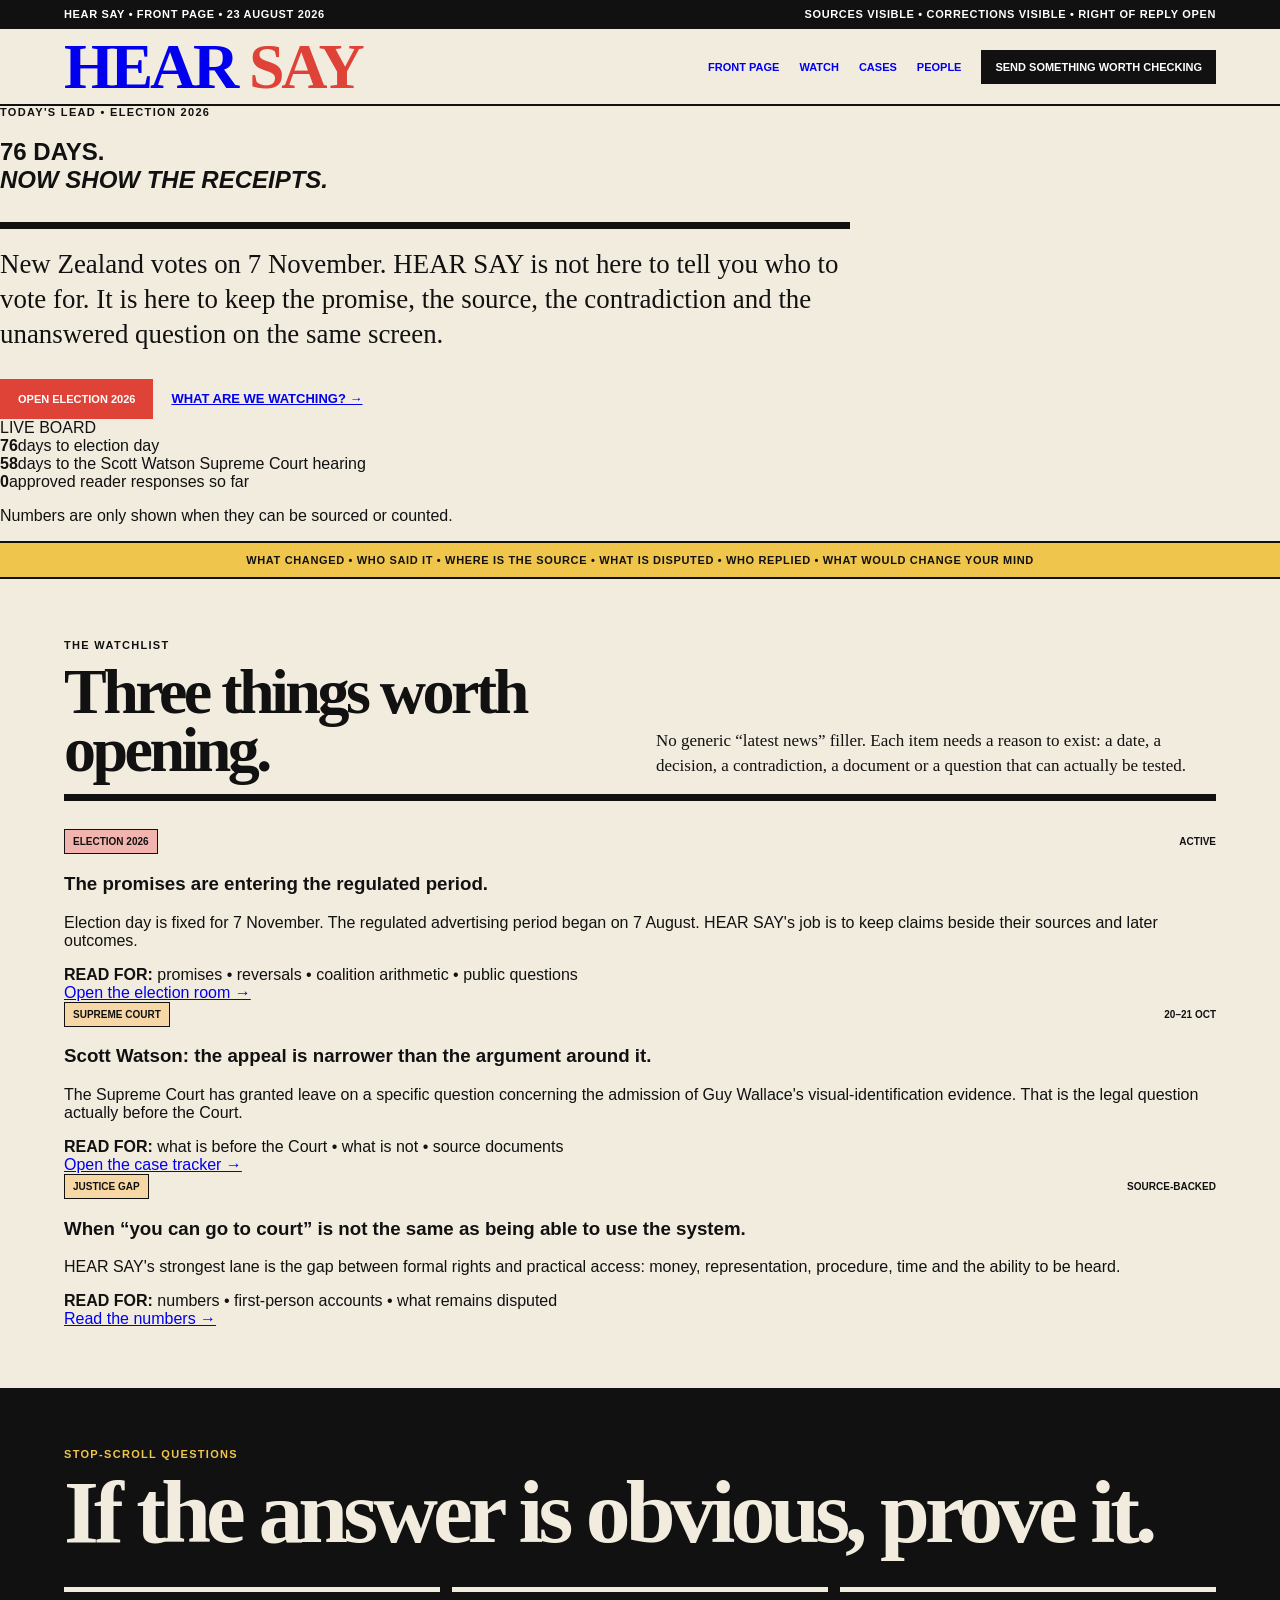
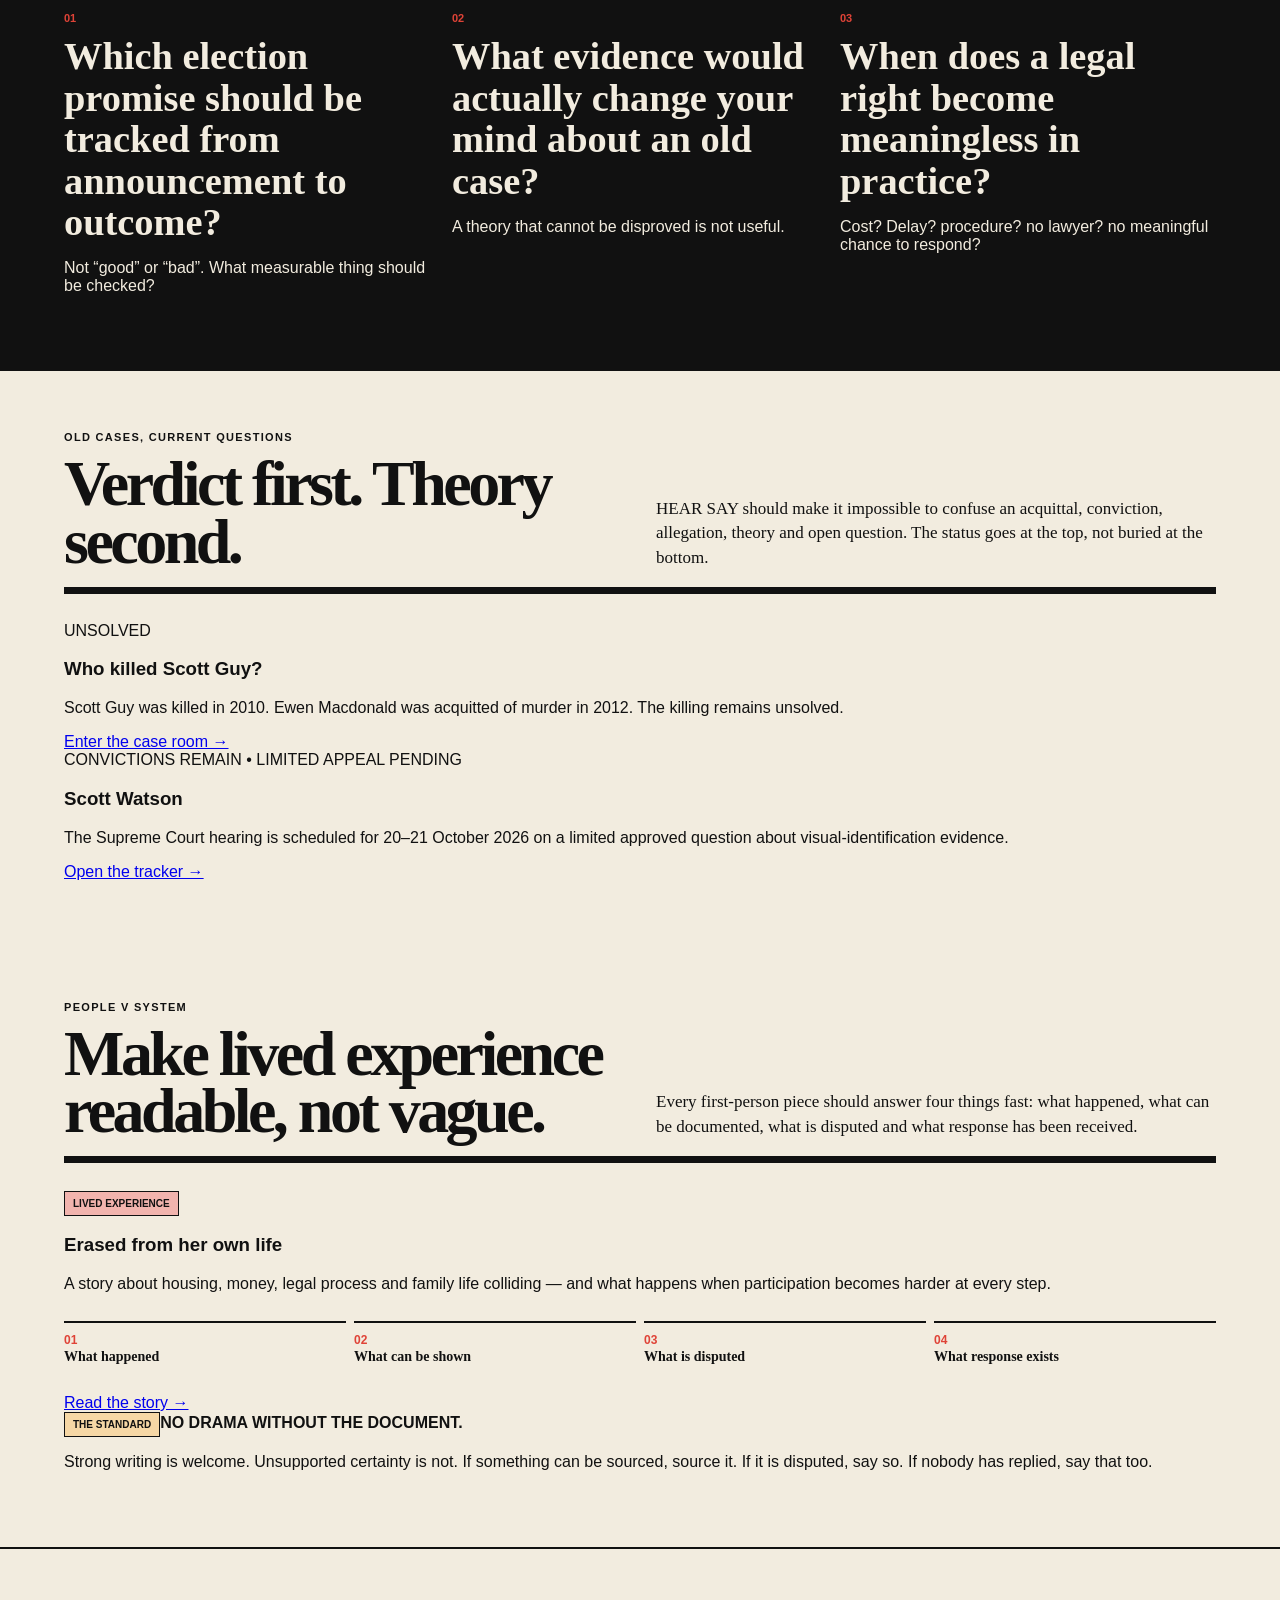
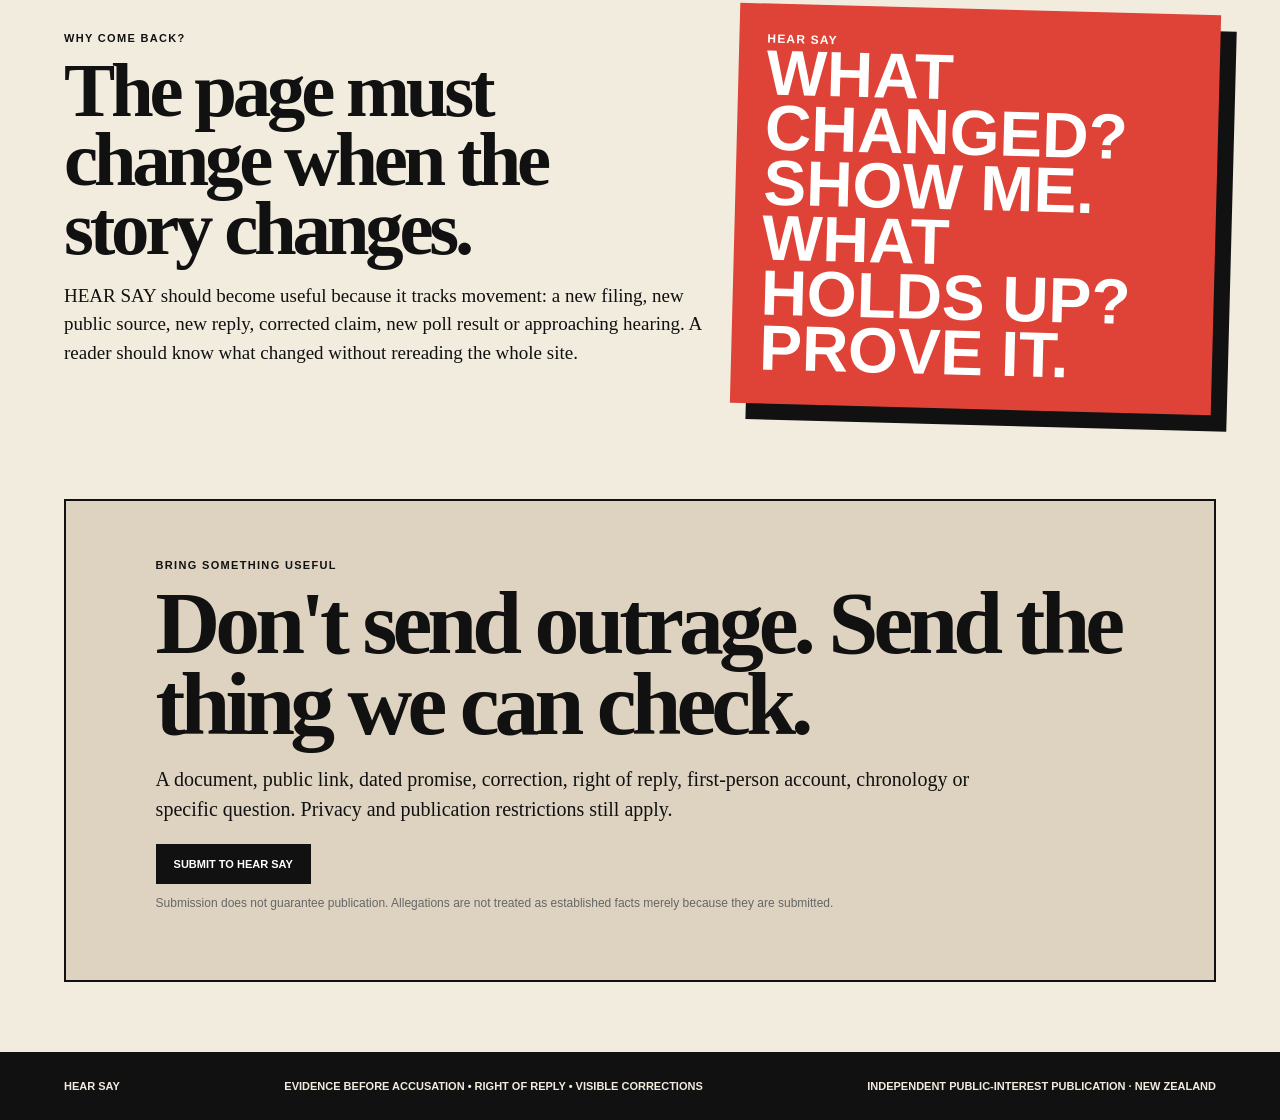
==== commit 757e00b6: "Rebuild HEAR SAY homepage as a sharper newsroom front page" ====
--- a/hear-say/index.html
+++ b/hear-say/index.html
@@ -2,28 +2,50 @@
 <html lang="en-NZ">
 <head>
 <meta charset="utf-8"><meta name="viewport" content="width=device-width,initial-scale=1">
-<title>HEAR SAY — New Zealand, we want to be heard</title>
-<meta name="description" content="Independent New Zealand public-interest publication covering politics, old cases, lived experience, evidence, right of reply and moderated public discussion.">
+<title>HEAR SAY — What changed, what holds up, what still needs answering</title>
+<meta name="description" content="Independent New Zealand public-interest publication: election watch, old cases, justice, lived experience, evidence, right of reply and corrections.">
 <meta name="robots" content="index,follow,max-image-preview:large,max-snippet:-1,max-video-preview:-1">
 <link rel="canonical" href="https://hear-say-nz.vercel.app/">
 <link rel="alternate" type="application/rss+xml" title="HEAR SAY — New Zealand" href="https://hear-say-nz.vercel.app/feed.xml">
-<meta property="og:type" content="website"><meta property="og:site_name" content="HEAR SAY"><meta property="og:locale" content="en_NZ"><meta property="og:title" content="HEAR SAY — New Zealand, we want to be heard"><meta property="og:description" content="Politics. Old cases. People versus systems. Bring receipts."><meta property="og:url" content="https://hear-say-nz.vercel.app/"><meta property="og:image" content="https://hear-say-nz.vercel.app/social-card.svg">
-<meta name="twitter:card" content="summary_large_image"><meta name="twitter:title" content="HEAR SAY — New Zealand, we want to be heard"><meta name="twitter:description" content="Politics. Old cases. People versus systems. Bring receipts."><meta name="twitter:image" content="https://hear-say-nz.vercel.app/social-card.svg">
+<meta property="og:type" content="website"><meta property="og:site_name" content="HEAR SAY"><meta property="og:locale" content="en_NZ"><meta property="og:title" content="HEAR SAY — What changed, what holds up, what still needs answering"><meta property="og:description" content="New Zealand politics, old cases and lived experience — with sources, disputes and right of reply kept visible."><meta property="og:url" content="https://hear-say-nz.vercel.app/"><meta property="og:image" content="https://hear-say-nz.vercel.app/social-card.svg">
+<meta name="twitter:card" content="summary_large_image"><meta name="twitter:title" content="HEAR SAY"><meta name="twitter:description" content="What changed. What holds up. What still needs answering."><meta name="twitter:image" content="https://hear-say-nz.vercel.app/social-card.svg">
 <meta name="theme-color" content="#111111">
-<script type="application/ld+json">{"@context":"https://schema.org","@type":"NewsMediaOrganization","name":"HEAR SAY","url":"https://hear-say-nz.vercel.app/","description":"Independent New Zealand public-interest publication covering politics, old cases, lived experience, evidence, right of reply and moderated public discussion.","ethicsPolicy":"https://hear-say-nz.vercel.app/moderation/","correctionsPolicy":"https://hear-say-nz.vercel.app/corrections/","publishingPrinciples":"https://hear-say-nz.vercel.app/about/"}</script>
+<script type="application/ld+json">{"@context":"https://schema.org","@type":"NewsMediaOrganization","name":"HEAR SAY","url":"https://hear-say-nz.vercel.app/","description":"Independent New Zealand public-interest publication covering politics, old cases, justice and lived experience.","ethicsPolicy":"https://hear-say-nz.vercel.app/moderation/","correctionsPolicy":"https://hear-say-nz.vercel.app/corrections/","publishingPrinciples":"https://hear-say-nz.vercel.app/about/"}</script>
 <link rel="stylesheet" href="style.css">
 </head>
 <body>
-<div class="topbar"><span>HEAR SAY • ISSUE 001 • NEW ZEALAND</span><span>Independent public-interest publication</span></div>
-<header class="nav"><a class="brand" href=".">HEAR <b>SAY</b></a><nav><a href="#latest">Latest</a><a href="#questions">Questions</a><a href="#record">The record</a><a class="button small" href="#submit">Tell your story</a></nav></header>
+<div class="topbar"><span>HEAR SAY • FRONT PAGE • 23 AUGUST 2026</span><span>Sources visible • corrections visible • right of reply open</span></div>
+<header class="nav"><a class="brand" href=".">HEAR <b>SAY</b></a><nav><a href="#front">Front page</a><a href="#watch">Watch</a><a href="#cases">Cases</a><a href="#people">People</a><a class="button small" href="#submit">Send something worth checking</a></nav></header>
 <main>
-<section class="hero"><div><p class="eyebrow">LIVED EXPERIENCE • EVIDENCE • RIGHT OF REPLY</p><h1>Some stories disappear because nobody gives them a place to land.</h1><p class="lead">HEAR SAY is built to make difficult experiences readable, testable and visible — without pretending that an allegation becomes fact simply because it is serious.</p><div class="actions"><a class="button accent" href="#latest">Read the latest</a><a class="text-link" href="#record">How we separate story from evidence →</a></div></div><aside class="hero-card"><span class="label">THE QUESTION</span><div class="quote">When does a legal right stop being meaningful because a person cannot realistically reach it?</div><div class="line"></div><p>Short reads. Clear labels. Evidence where available. Corrections remain visible.</p></aside></section>
-<section class="ticker">READ • QUESTION • VERIFY • RESPOND • CORRECT • KEEP THE RECORD VISIBLE</section>
-<section id="latest" class="section latest"><div class="sectionhead"><div><p class="eyebrow">LATEST</p><h2>Start here.</h2></div><p>We are moving away from walls of text. Each piece should tell you quickly what happened, why it matters, what is disputed and what evidence exists.</p></div><div class="storygrid"><article class="feature"><div class="storymeta"><span class="label red">LIVED EXPERIENCE</span><span>3 MIN READ</span></div><h3>Erased from her own life</h3><p class="dek">A first-person account of what it feels like when housing, money, legal process and family life become tangled together — and participation becomes harder at every step.</p><div class="storybeats"><div><b>01</b><span>What happened</span></div><div><b>02</b><span>What remains disputed</span></div><div><b>03</b><span>What evidence exists</span></div><div><b>04</b><span>What should happen next</span></div></div><a class="text-link strong" href="#record">Read the structure →</a></article><article class="sidecard"><span class="label">OPEN QUESTION</span><h3>What would you change about access to justice in New Zealand?</h3><p>We want practical answers, not slogans. What barrier should be removed first?</p><a href="#submit">Add your view →</a></article><article class="sidecard warm"><span class="label">WHY THIS MATTERS</span><h3>Rights on paper are not enough.</h3><p>A system can look fair in theory while still being impossible to navigate in practice.</p></article></div></section>
-<section id="questions" class="dark section"><p class="eyebrow">QUESTIONS WORTH ASKING</p><h2>Make the reader stop, think and answer.</h2><div class="questiongrid"><article><span>01</span><h3>Can a person meaningfully participate if they cannot afford representation?</h3></article><article><span>02</span><h3>Who checks whether complaint systems work in practice?</h3></article><article><span>03</span><h3>What should happen when the record and lived experience do not match?</h3></article></div></section>
-<section id="record" class="section"><div class="sectionhead"><div><p class="eyebrow">THE RECORD</p><h2>Story is not the same thing as proof.</h2></div><p>That distinction is a strength, not a weakness. HEAR SAY should make it easy for a reader to see what is first-person experience, what is documented, what is disputed and whether a response has been received.</p></div><div class="recordgrid"><article><span class="num">1</span><h3>Account</h3><p>What the contributor says happened, in their own words.</p></article><article><span class="num">2</span><h3>Evidence</h3><p>Documents, dates and independently checkable material that can lawfully be published.</p></article><article><span class="num">3</span><h3>Response</h3><p>Right of reply, correction, disagreement and context.</p></article><article><span class="num">4</span><h3>Outcome</h3><p>What changed, what did not, and what remains unresolved.</p></article></div><blockquote>Credibility comes from showing the reader where certainty ends.</blockquote></section>
-<section class="impact"><div><p class="eyebrow">BUILT FOR SHARING</p><h2>One strong idea per screen.</h2><p>Shorter sections, bold questions and clear story beats make HEAR SAY easier to read on a phone and easier to turn into social posts without stripping away context.</p></div><div class="poster"><span>HEAR SAY</span><strong>BE HEARD.<br>BE CLEAR.<br>SHOW THE RECORD.</strong></div></section>
-<section id="submit" class="submit"><p class="eyebrow">YOUR VOICE</p><h2>Your story does not have to disappear.</h2><p>Share what happened, what you can prove, what is still disputed and what outcome you are seeking. Use a pseudonym if needed and do not send unnecessary private information about children.</p><a class="button" href="mailto:REPLACE_WITH_SUMMIT_DESIGN_EMAIL?subject=HEAR%20SAY%20story%20submission">Tell your story</a><p class="note">Submission does not guarantee publication. Material should be reviewed for privacy, relevance and legal restrictions before going public.</p></section>
+<section id="front" class="frontHero">
+  <div class="frontLead">
+    <p class="eyebrow">TODAY'S LEAD • ELECTION 2026</p>
+    <h1>76 DAYS.<br><em>NOW SHOW THE RECEIPTS.</em></h1>
+    <p class="lead">New Zealand votes on 7 November. HEAR SAY is not here to tell you who to vote for. It is here to keep the promise, the source, the contradiction and the unanswered question on the same screen.</p>
+    <div class="actions"><a class="button accent" href="https://hear-say-nz.vercel.app/politics/election-2026/">Open Election 2026</a><a class="text-link" href="#watch">What are we watching? →</a></div>
+  </div>
+  <aside class="liveBoard"><div class="liveLabel">LIVE BOARD</div><div class="liveRow"><b>76</b><span>days to election day</span></div><div class="liveRow"><b>58</b><span>days to the Scott Watson Supreme Court hearing</span></div><div class="liveRow"><b>0</b><span>approved reader responses so far</span></div><p>Numbers are only shown when they can be sourced or counted.</p></aside>
+</section>
+<section class="ticker">WHAT CHANGED • WHO SAID IT • WHERE IS THE SOURCE • WHAT IS DISPUTED • WHO REPLIED • WHAT WOULD CHANGE YOUR MIND</section>
+<section id="watch" class="section newsroom">
+  <div class="sectionhead"><div><p class="eyebrow">THE WATCHLIST</p><h2>Three things worth opening.</h2></div><p>No generic “latest news” filler. Each item needs a reason to exist: a date, a decision, a contradiction, a document or a question that can actually be tested.</p></div>
+  <div class="leadgrid">
+    <article class="leadcard election"><div class="storymeta"><span class="label red">ELECTION 2026</span><span>ACTIVE</span></div><h3>The promises are entering the regulated period.</h3><p>Election day is fixed for 7 November. The regulated advertising period began on 7 August. HEAR SAY's job is to keep claims beside their sources and later outcomes.</p><div class="factline"><b>READ FOR:</b> promises • reversals • coalition arithmetic • public questions</div><a class="cardlink" href="https://hear-say-nz.vercel.app/politics/election-2026/">Open the election room →</a></article>
+    <article class="leadcard watson"><div class="storymeta"><span class="label darklabel">SUPREME COURT</span><span>20–21 OCT</span></div><h3>Scott Watson: the appeal is narrower than the argument around it.</h3><p>The Supreme Court has granted leave on a specific question concerning the admission of Guy Wallace's visual-identification evidence. That is the legal question actually before the Court.</p><div class="factline"><b>READ FOR:</b> what is before the Court • what is not • source documents</div><a class="cardlink" href="https://hear-say-nz.vercel.app/cold-cases/scott-watson/">Open the case tracker →</a></article>
+    <article class="leadcard justice"><div class="storymeta"><span class="label">JUSTICE GAP</span><span>SOURCE-BACKED</span></div><h3>When “you can go to court” is not the same as being able to use the system.</h3><p>HEAR SAY's strongest lane is the gap between formal rights and practical access: money, representation, procedure, time and the ability to be heard.</p><div class="factline"><b>READ FOR:</b> numbers • first-person accounts • what remains disputed</div><a class="cardlink" href="https://hear-say-nz.vercel.app/stories/the-justice-gap-has-numbers-now/">Read the numbers →</a></article>
+  </div>
+</section>
+<section class="dark section stopscroll"><p class="eyebrow">STOP-SCROLL QUESTIONS</p><h2>If the answer is obvious, prove it.</h2><div class="questiongrid"><article><span>01</span><h3>Which election promise should be tracked from announcement to outcome?</h3><p>Not “good” or “bad”. What measurable thing should be checked?</p></article><article><span>02</span><h3>What evidence would actually change your mind about an old case?</h3><p>A theory that cannot be disproved is not useful.</p></article><article><span>03</span><h3>When does a legal right become meaningless in practice?</h3><p>Cost? Delay? procedure? no lawyer? no meaningful chance to respond?</p></article></div></section>
+<section id="cases" class="section cases">
+  <div class="sectionhead"><div><p class="eyebrow">OLD CASES, CURRENT QUESTIONS</p><h2>Verdict first. Theory second.</h2></div><p>HEAR SAY should make it impossible to confuse an acquittal, conviction, allegation, theory and open question. The status goes at the top, not buried at the bottom.</p></div>
+  <div class="casegrid"><article><div class="statusbar">UNSOLVED</div><h3>Who killed Scott Guy?</h3><p>Scott Guy was killed in 2010. Ewen Macdonald was acquitted of murder in 2012. The killing remains unsolved.</p><a href="https://hear-say-nz.vercel.app/cold-cases/scott-guy/">Enter the case room →</a></article><article><div class="statusbar appeal">CONVICTIONS REMAIN • LIMITED APPEAL PENDING</div><h3>Scott Watson</h3><p>The Supreme Court hearing is scheduled for 20–21 October 2026 on a limited approved question about visual-identification evidence.</p><a href="https://hear-say-nz.vercel.app/cold-cases/scott-watson/">Open the tracker →</a></article></div>
+</section>
+<section id="people" class="section people">
+  <div class="sectionhead"><div><p class="eyebrow">PEOPLE V SYSTEM</p><h2>Make lived experience readable, not vague.</h2></div><p>Every first-person piece should answer four things fast: what happened, what can be documented, what is disputed and what response has been received.</p></div>
+  <div class="peoplegrid"><article class="peoplelead"><span class="label red">LIVED EXPERIENCE</span><h3>Erased from her own life</h3><p>A story about housing, money, legal process and family life colliding — and what happens when participation becomes harder at every step.</p><div class="storybeats"><div><b>01</b><span>What happened</span></div><div><b>02</b><span>What can be shown</span></div><div><b>03</b><span>What is disputed</span></div><div><b>04</b><span>What response exists</span></div></div><a href="https://hear-say-nz.vercel.app/stories/erased-from-her-own-life/">Read the story →</a></article><article class="receiptbox"><span class="label">THE STANDARD</span><strong>NO DRAMA WITHOUT THE DOCUMENT.</strong><p>Strong writing is welcome. Unsupported certainty is not. If something can be sourced, source it. If it is disputed, say so. If nobody has replied, say that too.</p></article></div>
+</section>
+<section class="impact"><div><p class="eyebrow">WHY COME BACK?</p><h2>The page must change when the story changes.</h2><p>HEAR SAY should become useful because it tracks movement: a new filing, new public source, new reply, corrected claim, new poll result or approaching hearing. A reader should know what changed without rereading the whole site.</p></div><div class="poster"><span>HEAR SAY</span><strong>WHAT CHANGED?<br>SHOW ME.<br>WHAT HOLDS UP?<br>PROVE IT.</strong></div></section>
+<section id="submit" class="submit"><p class="eyebrow">BRING SOMETHING USEFUL</p><h2>Don't send outrage. Send the thing we can check.</h2><p>A document, public link, dated promise, correction, right of reply, first-person account, chronology or specific question. Privacy and publication restrictions still apply.</p><a class="button" href="https://hear-say-nz.vercel.app/#discussion">Submit to HEAR SAY</a><p class="note">Submission does not guarantee publication. Allegations are not treated as established facts merely because they are submitted.</p></section>
 </main>
-<footer><strong>HEAR SAY</strong><span>Evidence before accusation • right of reply • visible corrections</span><span>Independent public-information project · New Zealand</span></footer>
+<footer><strong>HEAR SAY</strong><span>Evidence before accusation • right of reply • visible corrections</span><span>Independent public-interest publication · New Zealand</span></footer>
 </body></html>
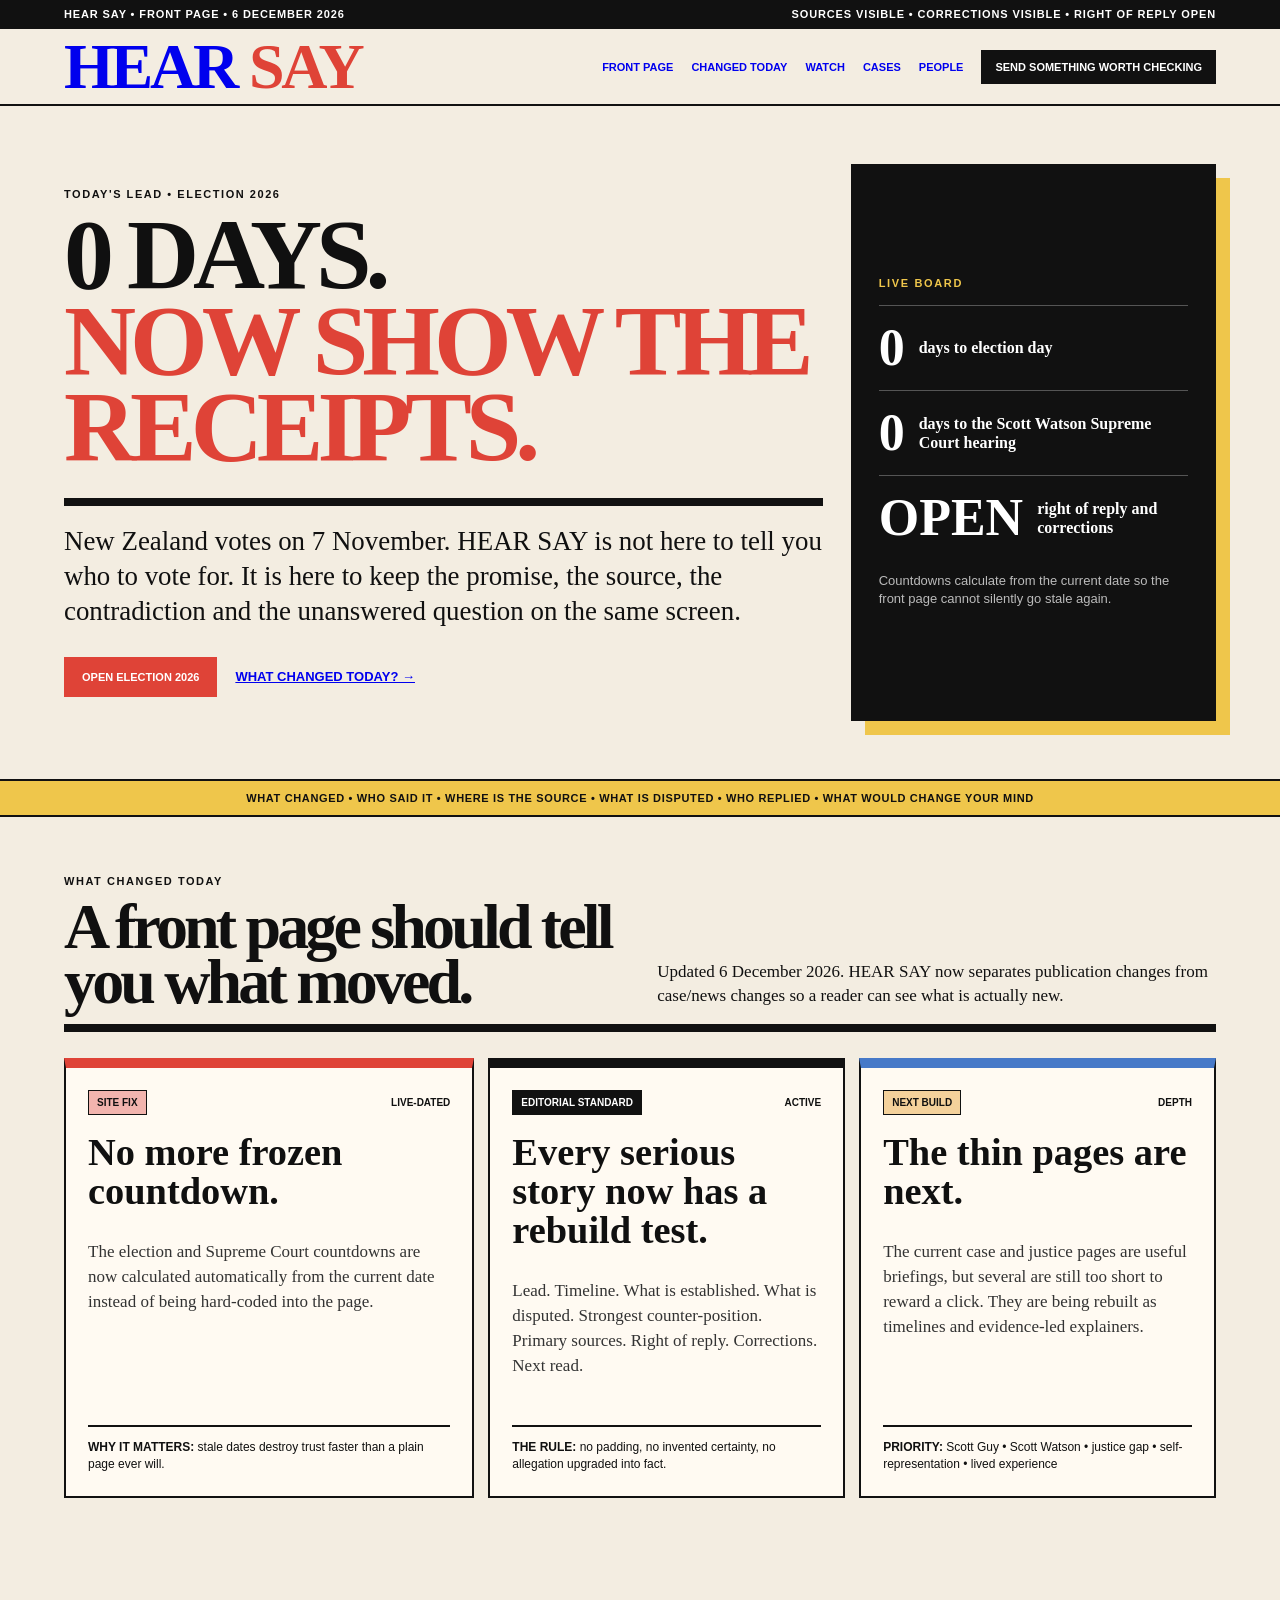
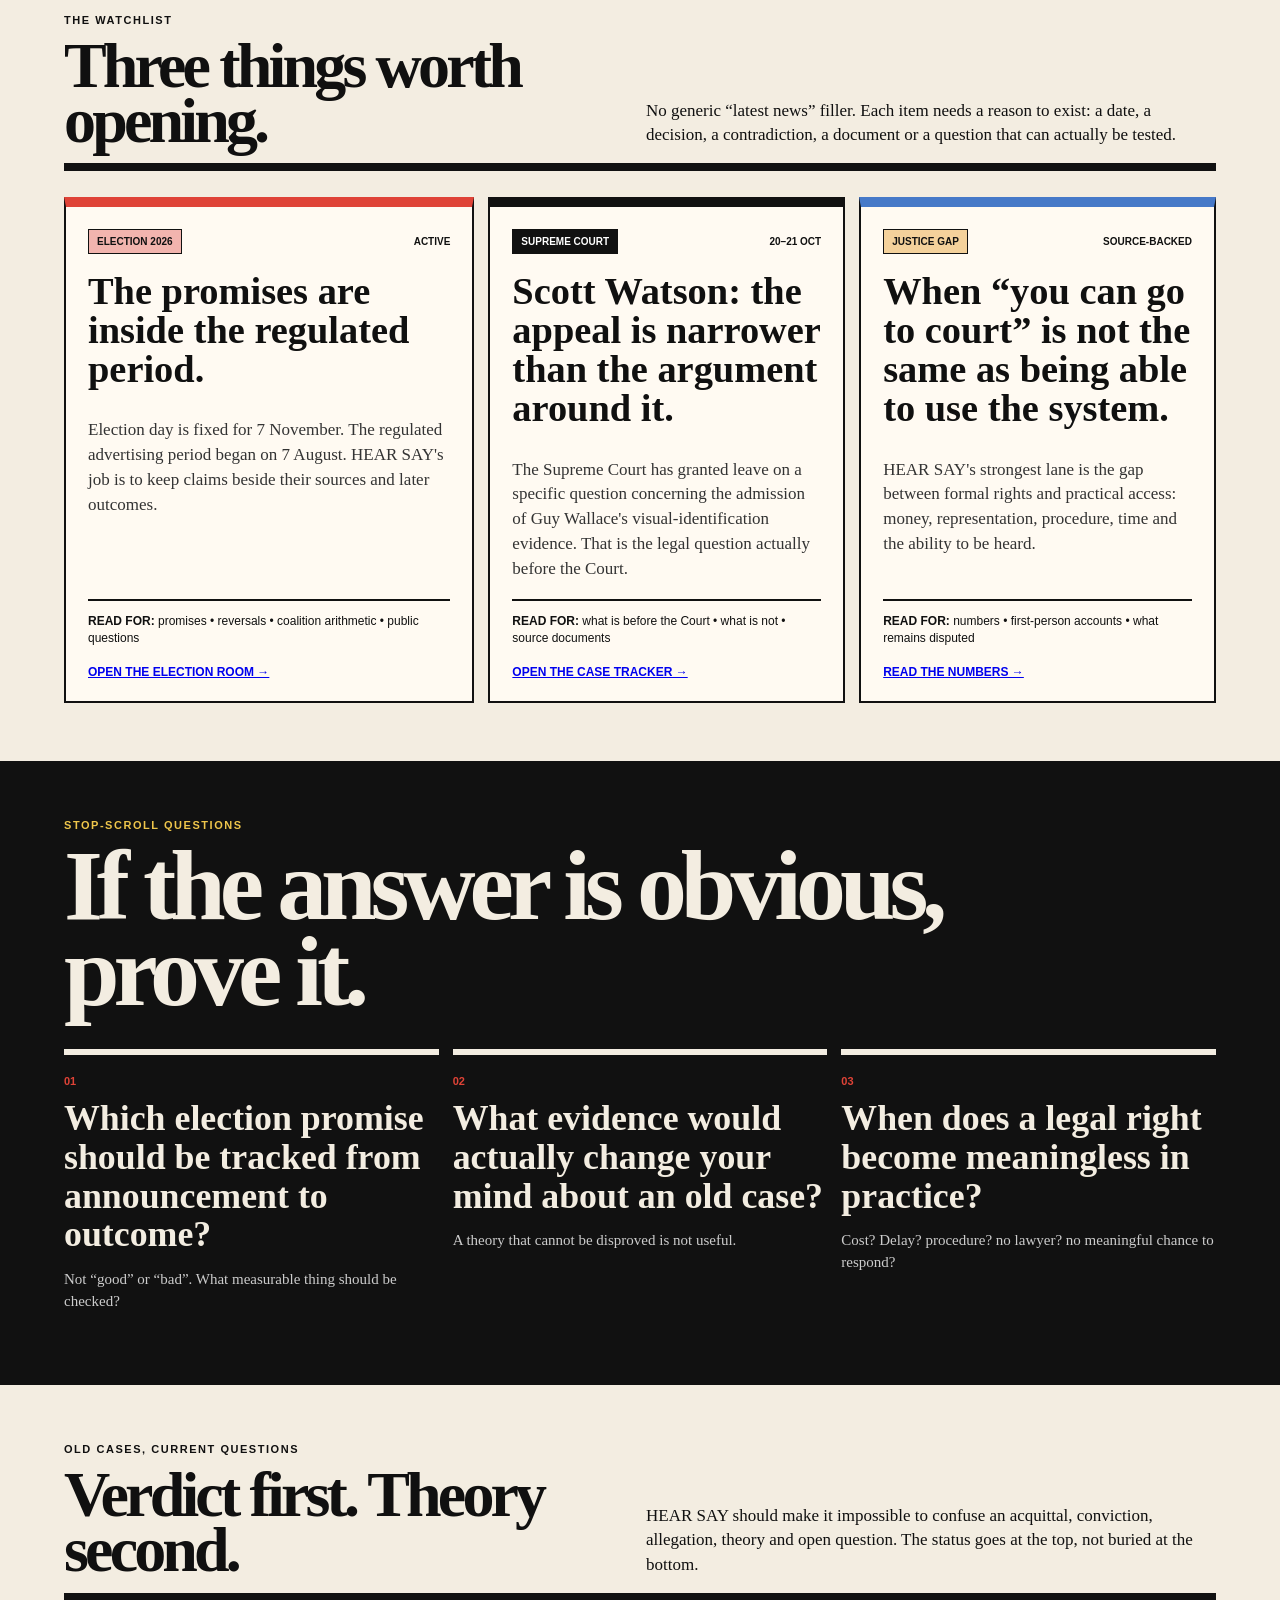
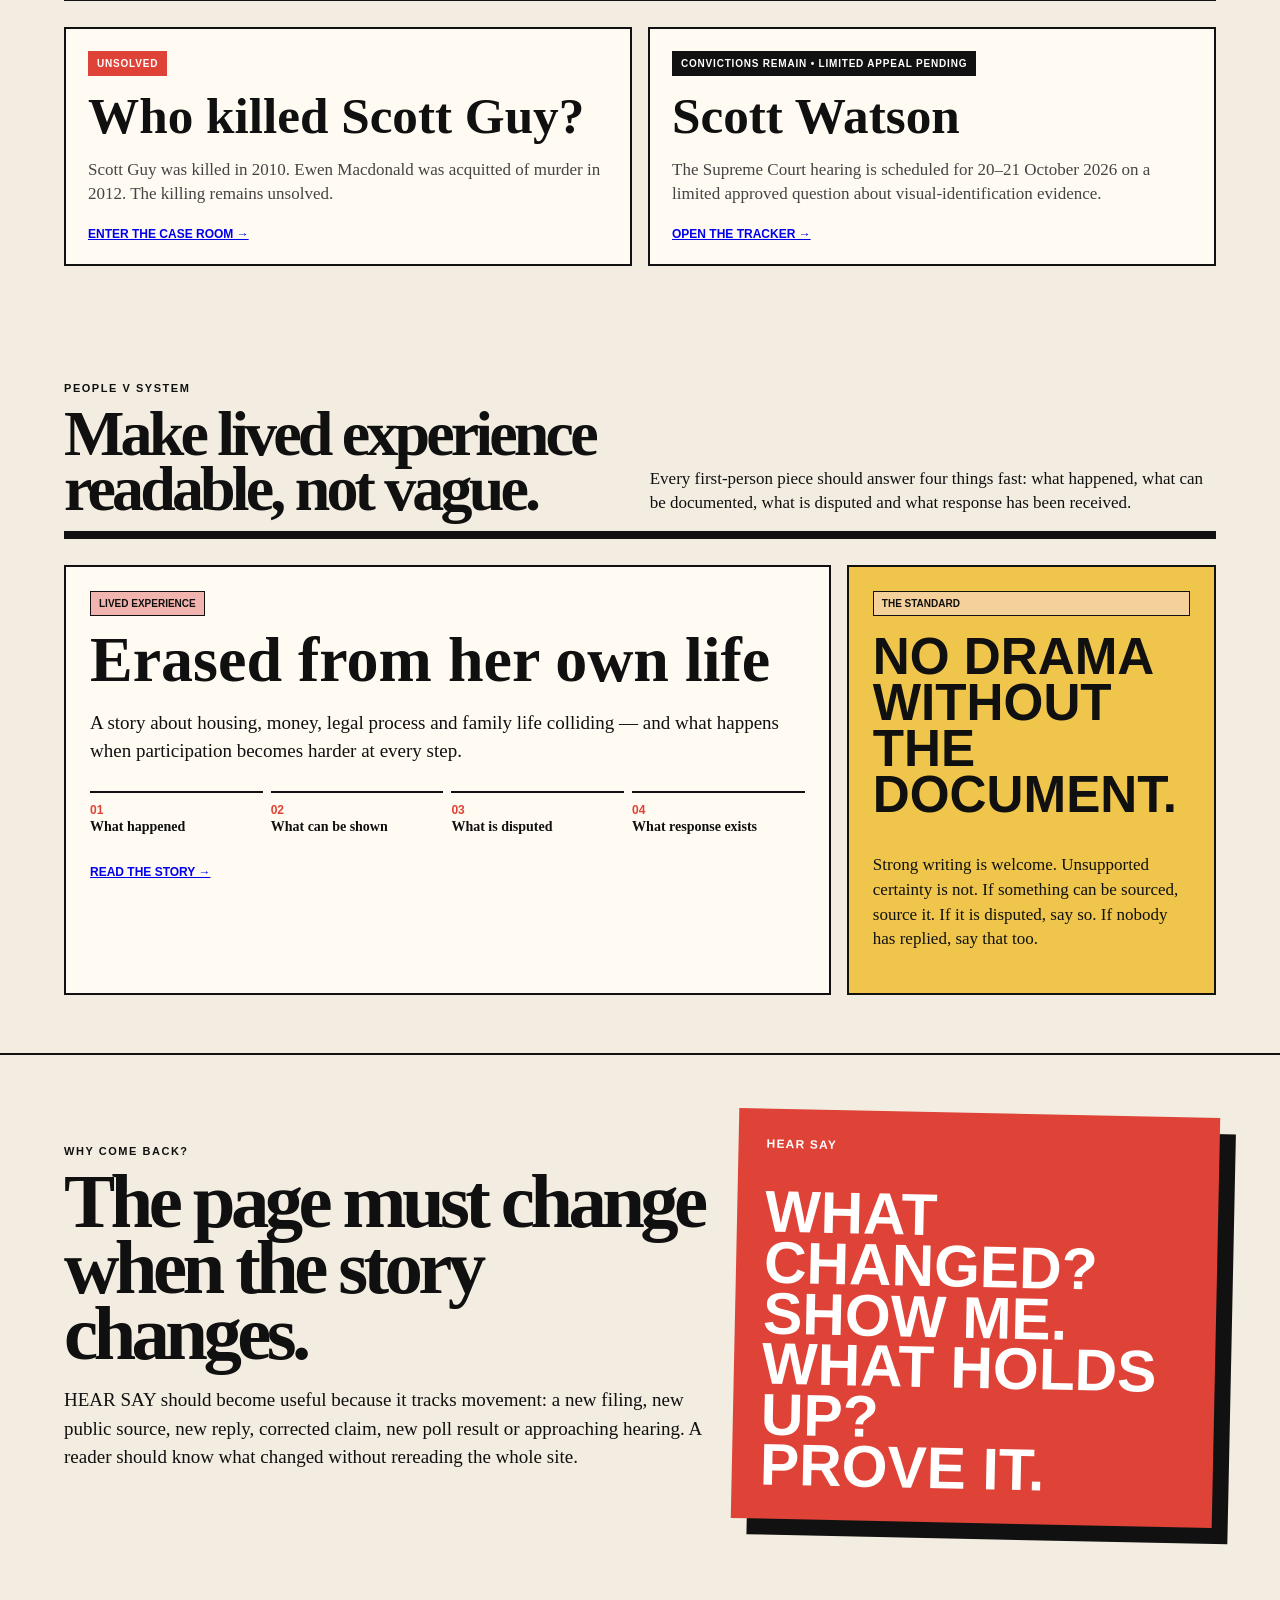
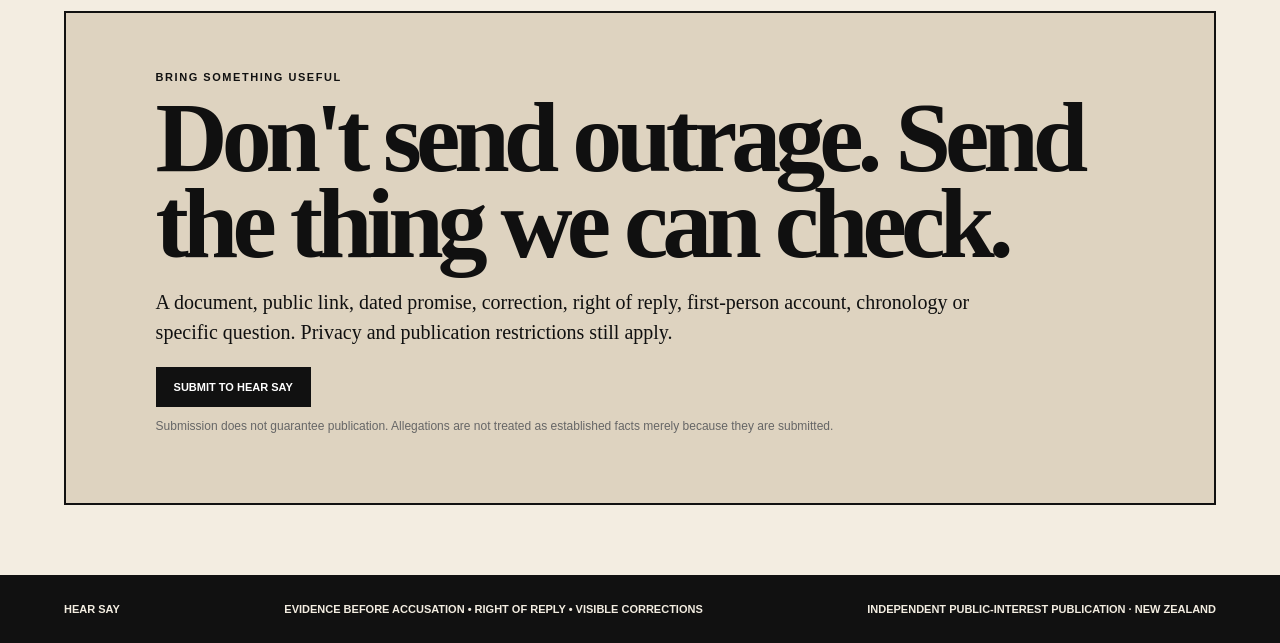
==== commit fe909f17: "HEAR SAY: make homepage live-dated and remove stale countdowns" ====
--- a/hear-say/index.html
+++ b/hear-say/index.html
@@ -14,23 +14,31 @@
 <link rel="stylesheet" href="style.css">
 </head>
 <body>
-<div class="topbar"><span>HEAR SAY • FRONT PAGE • 23 AUGUST 2026</span><span>Sources visible • corrections visible • right of reply open</span></div>
-<header class="nav"><a class="brand" href=".">HEAR <b>SAY</b></a><nav><a href="#front">Front page</a><a href="#watch">Watch</a><a href="#cases">Cases</a><a href="#people">People</a><a class="button small" href="#submit">Send something worth checking</a></nav></header>
+<div class="topbar"><span id="frontDate">HEAR SAY • FRONT PAGE</span><span>Sources visible • corrections visible • right of reply open</span></div>
+<header class="nav"><a class="brand" href=".">HEAR <b>SAY</b></a><nav><a href="#front">Front page</a><a href="#today">Changed today</a><a href="#watch">Watch</a><a href="#cases">Cases</a><a href="#people">People</a><a class="button small" href="#submit">Send something worth checking</a></nav></header>
 <main>
 <section id="front" class="frontHero">
   <div class="frontLead">
     <p class="eyebrow">TODAY'S LEAD • ELECTION 2026</p>
-    <h1>76 DAYS.<br><em>NOW SHOW THE RECEIPTS.</em></h1>
+    <h1><span id="electionHeadlineDays">—</span> DAYS.<br><em>NOW SHOW THE RECEIPTS.</em></h1>
     <p class="lead">New Zealand votes on 7 November. HEAR SAY is not here to tell you who to vote for. It is here to keep the promise, the source, the contradiction and the unanswered question on the same screen.</p>
-    <div class="actions"><a class="button accent" href="https://hear-say-nz.vercel.app/politics/election-2026/">Open Election 2026</a><a class="text-link" href="#watch">What are we watching? →</a></div>
+    <div class="actions"><a class="button accent" href="https://hear-say-nz.vercel.app/politics/election-2026/">Open Election 2026</a><a class="text-link" href="#today">What changed today? →</a></div>
   </div>
-  <aside class="liveBoard"><div class="liveLabel">LIVE BOARD</div><div class="liveRow"><b>76</b><span>days to election day</span></div><div class="liveRow"><b>58</b><span>days to the Scott Watson Supreme Court hearing</span></div><div class="liveRow"><b>0</b><span>approved reader responses so far</span></div><p>Numbers are only shown when they can be sourced or counted.</p></aside>
+  <aside class="liveBoard"><div class="liveLabel">LIVE BOARD</div><div class="liveRow"><b id="electionDays">—</b><span>days to election day</span></div><div class="liveRow"><b id="watsonDays">—</b><span>days to the Scott Watson Supreme Court hearing</span></div><div class="liveRow"><b>OPEN</b><span>right of reply and corrections</span></div><p>Countdowns calculate from the current date so the front page cannot silently go stale again.</p></aside>
 </section>
 <section class="ticker">WHAT CHANGED • WHO SAID IT • WHERE IS THE SOURCE • WHAT IS DISPUTED • WHO REPLIED • WHAT WOULD CHANGE YOUR MIND</section>
+<section id="today" class="section newsroom">
+  <div class="sectionhead"><div><p class="eyebrow">WHAT CHANGED TODAY</p><h2>A front page should tell you what moved.</h2></div><p id="todayStamp">Updated today. HEAR SAY now separates publication changes from case/news changes so a reader can see what is actually new.</p></div>
+  <div class="leadgrid">
+    <article class="leadcard election"><div class="storymeta"><span class="label red">SITE FIX</span><span>LIVE-DATED</span></div><h3>No more frozen countdown.</h3><p>The election and Supreme Court countdowns are now calculated automatically from the current date instead of being hard-coded into the page.</p><div class="factline"><b>WHY IT MATTERS:</b> stale dates destroy trust faster than a plain page ever will.</div></article>
+    <article class="leadcard watson"><div class="storymeta"><span class="label darklabel">EDITORIAL STANDARD</span><span>ACTIVE</span></div><h3>Every serious story now has a rebuild test.</h3><p>Lead. Timeline. What is established. What is disputed. Strongest counter-position. Primary sources. Right of reply. Corrections. Next read.</p><div class="factline"><b>THE RULE:</b> no padding, no invented certainty, no allegation upgraded into fact.</div></article>
+    <article class="leadcard justice"><div class="storymeta"><span class="label">NEXT BUILD</span><span>DEPTH</span></div><h3>The thin pages are next.</h3><p>The current case and justice pages are useful briefings, but several are still too short to reward a click. They are being rebuilt as timelines and evidence-led explainers.</p><div class="factline"><b>PRIORITY:</b> Scott Guy • Scott Watson • justice gap • self-representation • lived experience</div></article>
+  </div>
+</section>
 <section id="watch" class="section newsroom">
   <div class="sectionhead"><div><p class="eyebrow">THE WATCHLIST</p><h2>Three things worth opening.</h2></div><p>No generic “latest news” filler. Each item needs a reason to exist: a date, a decision, a contradiction, a document or a question that can actually be tested.</p></div>
   <div class="leadgrid">
-    <article class="leadcard election"><div class="storymeta"><span class="label red">ELECTION 2026</span><span>ACTIVE</span></div><h3>The promises are entering the regulated period.</h3><p>Election day is fixed for 7 November. The regulated advertising period began on 7 August. HEAR SAY's job is to keep claims beside their sources and later outcomes.</p><div class="factline"><b>READ FOR:</b> promises • reversals • coalition arithmetic • public questions</div><a class="cardlink" href="https://hear-say-nz.vercel.app/politics/election-2026/">Open the election room →</a></article>
+    <article class="leadcard election"><div class="storymeta"><span class="label red">ELECTION 2026</span><span>ACTIVE</span></div><h3>The promises are inside the regulated period.</h3><p>Election day is fixed for 7 November. The regulated advertising period began on 7 August. HEAR SAY's job is to keep claims beside their sources and later outcomes.</p><div class="factline"><b>READ FOR:</b> promises • reversals • coalition arithmetic • public questions</div><a class="cardlink" href="https://hear-say-nz.vercel.app/politics/election-2026/">Open the election room →</a></article>
     <article class="leadcard watson"><div class="storymeta"><span class="label darklabel">SUPREME COURT</span><span>20–21 OCT</span></div><h3>Scott Watson: the appeal is narrower than the argument around it.</h3><p>The Supreme Court has granted leave on a specific question concerning the admission of Guy Wallace's visual-identification evidence. That is the legal question actually before the Court.</p><div class="factline"><b>READ FOR:</b> what is before the Court • what is not • source documents</div><a class="cardlink" href="https://hear-say-nz.vercel.app/cold-cases/scott-watson/">Open the case tracker →</a></article>
     <article class="leadcard justice"><div class="storymeta"><span class="label">JUSTICE GAP</span><span>SOURCE-BACKED</span></div><h3>When “you can go to court” is not the same as being able to use the system.</h3><p>HEAR SAY's strongest lane is the gap between formal rights and practical access: money, representation, procedure, time and the ability to be heard.</p><div class="factline"><b>READ FOR:</b> numbers • first-person accounts • what remains disputed</div><a class="cardlink" href="https://hear-say-nz.vercel.app/stories/the-justice-gap-has-numbers-now/">Read the numbers →</a></article>
   </div>
@@ -48,4 +56,22 @@
 <section id="submit" class="submit"><p class="eyebrow">BRING SOMETHING USEFUL</p><h2>Don't send outrage. Send the thing we can check.</h2><p>A document, public link, dated promise, correction, right of reply, first-person account, chronology or specific question. Privacy and publication restrictions still apply.</p><a class="button" href="https://hear-say-nz.vercel.app/#discussion">Submit to HEAR SAY</a><p class="note">Submission does not guarantee publication. Allegations are not treated as established facts merely because they are submitted.</p></section>
 </main>
 <footer><strong>HEAR SAY</strong><span>Evidence before accusation • right of reply • visible corrections</span><span>Independent public-interest publication · New Zealand</span></footer>
+<script>
+(function(){
+  const MS_DAY = 24*60*60*1000;
+  const election = new Date('2026-11-07T00:00:00+13:00');
+  const watson = new Date('2026-10-20T00:00:00+13:00');
+  const now = new Date();
+  const daysTo = d => Math.max(0, Math.ceil((d-now)/MS_DAY));
+  const electionDays = daysTo(election);
+  const watsonDays = daysTo(watson);
+  document.getElementById('electionDays').textContent = electionDays;
+  document.getElementById('watsonDays').textContent = watsonDays;
+  document.getElementById('electionHeadlineDays').textContent = electionDays;
+  const fmt = new Intl.DateTimeFormat('en-NZ',{day:'numeric',month:'long',year:'numeric',timeZone:'Pacific/Auckland'});
+  const upper = fmt.format(now).toUpperCase();
+  document.getElementById('frontDate').textContent = 'HEAR SAY • FRONT PAGE • ' + upper;
+  document.getElementById('todayStamp').textContent = 'Updated ' + fmt.format(now) + '. HEAR SAY now separates publication changes from case/news changes so a reader can see what is actually new.';
+})();
+</script>
 </body></html>
--- a/hear-say/style.css
+++ b/hear-say/style.css
@@ -1 +1 @@
-:root{--ink:#111;--paper:#f2ecdf;--panel:#fffaf1;--red:#df4337;--yellow:#efc64b;--muted:#666;--line:#cfc6b7}*{box-sizing:border-box}html{scroll-behavior:smooth}body{margin:0;background:var(--paper);color:var(--ink);font-family:Arial,sans-serif}.topbar{display:flex;justify-content:space-between;gap:18px;padding:8px 5vw;background:#111;color:#fff;font:900 11px/1.2 Arial;letter-spacing:.06em;text-transform:uppercase}.nav{position:sticky;top:0;z-index:9;background:rgba(242,236,223,.96);backdrop-filter:blur(10px);border-bottom:2px solid #111;padding:12px 5vw;display:flex;align-items:center;justify-content:space-between;gap:24px}.brand{font:900 clamp(34px,5vw,66px)/.8 Georgia;text-decoration:none;letter-spacing:-.05em}.brand b{color:var(--red)}.nav nav{display:flex;align-items:center;gap:20px;flex-wrap:wrap}.nav nav a{font:900 11px Arial;text-transform:uppercase;text-decoration:none}.button{display:inline-block;background:#111;color:#fff!important;border:2px solid #111;padding:12px 16px;text-decoration:none;font:900 11px Arial;text-transform:uppercase}.button.small{padding:9px 12px}.button.accent{background:var(--red);border-color:var(--red)}.hero,.section,.impact{max-width:1380px;margin:auto;padding:60px 5vw}.hero{min-height:690px;display:grid;grid-template-columns:1.3fr .7fr;gap:5vw;align-items:center}.eyebrow{font:900 11px Arial;letter-spacing:.12em;text-transform:uppercase;margin:0 0 12px}.hero h1,.section h2,.submit h2,.impact h2{font:900 clamp(46px,7vw,102px)/.9 Georgia;margin:0;letter-spacing:-.055em}.lead{max-width:850px;font:clamp(20px,2.1vw,31px)/1.3 Georgia;border-top:7px solid #111;padding-top:18px;margin-top:28px}.actions{display:flex;gap:18px;align-items:center;flex-wrap:wrap;margin-top:26px}.text-link{font:900 13px Arial;text-transform:uppercase}.strong{font-size:12px}.hero-card{background:var(--panel);border:2px solid #111;padding:28px;box-shadow:14px 14px 0 var(--yellow)}.quote{font:900 clamp(28px,3.3vw,47px)/1.05 Georgia}.line{width:70px;height:7px;background:var(--red);margin:24px 0}.hero-card p{font:16px/1.45 Georgia;color:var(--muted)}.label{display:inline-block;border:1px solid #111;padding:6px 8px;background:#f6d7a5;font:900 10px Arial;text-transform:uppercase}.label.red{background:#f2b4ae}.ticker{border-block:2px solid #111;background:var(--yellow);padding:11px 5vw;text-align:center;font:900 11px Arial;letter-spacing:.06em}.sectionhead{display:flex;justify-content:space-between;gap:32px;align-items:end;border-bottom:7px solid #111;padding-bottom:16px;margin-bottom:28px}.sectionhead h2{font-size:clamp(42px,5vw,72px)}.sectionhead>p{max-width:560px;font:17px/1.45 Georgia;margin:0}.storygrid{display:grid;grid-template-columns:1.5fr .75fr .75fr;gap:16px}.feature,.sidecard{background:var(--panel);border-top:8px solid #111;padding:24px}.feature h3{font:900 clamp(38px,4.5vw,68px)/.95 Georgia;margin:16px 0}.storymeta{display:flex;justify-content:space-between;align-items:center;gap:12px;font:900 10px Arial}.dek{font:21px/1.4 Georgia}.storybeats{display:grid;grid-template-columns:repeat(4,1fr);gap:8px;margin:28px 0}.storybeats div{border-top:2px solid #111;padding-top:10px}.storybeats b{display:block;color:var(--red);font:900 12px Arial}.storybeats span{font:900 14px/1.2 Georgia}.sidecard h3{font:900 28px/1.05 Georgia}.sidecard p{font:16px/1.45 Georgia;color:#444}.sidecard.warm{background:#eadfca}.dark{max-width:none;background:#111;color:var(--paper)}.dark .eyebrow{color:var(--yellow)}.dark h2{max-width:1100px}.questiongrid{display:grid;grid-template-columns:repeat(3,1fr);gap:12px;margin-top:34px}.questiongrid article{border-top:5px solid var(--paper);padding-top:16px}.questiongrid span{color:var(--red);font:900 11px Arial}.questiongrid h3{font:900 clamp(25px,3vw,40px)/1.08 Georgia;margin:10px 0}.recordgrid{display:grid;grid-template-columns:repeat(4,1fr);gap:12px}.recordgrid article{background:var(--panel);border-top:6px solid #111;padding:20px}.recordgrid .num{font:900 38px Georgia;color:var(--red)}.recordgrid h3{font:900 25px Georgia;margin:6px 0}.recordgrid p{font:15px/1.45 Georgia;color:#555}.section blockquote{margin:48px 0 0;border-left:12px solid var(--red);padding-left:22px;font:900 clamp(30px,4vw,54px)/1.06 Georgia}.impact{display:grid;grid-template-columns:1fr .75fr;gap:30px;align-items:center;border-top:2px solid #111}.impact h2{font-size:clamp(44px,6vw,78px)}.impact p:not(.eyebrow){max-width:720px;font:19px/1.5 Georgia}.poster{background:var(--red);color:#fff;padding:28px;min-height:390px;display:flex;flex-direction:column;justify-content:space-between;transform:rotate(1.5deg);box-shadow:16px 16px 0 #111}.poster span{font:900 12px Arial;letter-spacing:.1em}.poster strong{font:900 clamp(38px,5vw,70px)/.86 Impact,Arial Narrow,sans-serif}.submit{margin:30px 5vw 70px;background:#ded3c0;border:2px solid #111;padding:58px 7vw}.submit h2{max-width:1000px}.submit>p:not(.eyebrow):not(.note){max-width:820px;font:20px/1.5 Georgia}.note{max-width:750px;color:var(--muted);font-size:12px}footer{background:#111;color:var(--paper);padding:28px 5vw;display:flex;justify-content:space-between;gap:20px;flex-wrap:wrap;font:800 11px Arial;text-transform:uppercase}@media(max-width:980px){.hero,.impact{grid-template-columns:1fr}.storygrid{grid-template-columns:1fr 1fr}.feature{grid-column:1/-1}.recordgrid,.storybeats{grid-template-columns:1fr 1fr}.questiongrid{grid-template-columns:1fr}.hero{min-height:auto}.hero-card{max-width:720px}}@media(max-width:650px){.topbar span:last-child,.nav nav a:not(.button){display:none}.hero,.section,.impact{padding-left:18px;padding-right:18px}.sectionhead{display:block}.sectionhead>p{margin-top:14px}.storygrid,.recordgrid,.storybeats{grid-template-columns:1fr}.feature{grid-column:auto}.submit{margin-left:0;margin-right:0}.poster{min-height:300px}}+:root{--ink:#101010;--paper:#f3ede1;--panel:#fffaf2;--red:#df4337;--yellow:#efc64b;--blue:#4679c8;--green:#7ca66b;--muted:#666;--line:#cfc5b5}*{box-sizing:border-box}html{scroll-behavior:smooth}body{margin:0;background:var(--paper);color:var(--ink);font-family:Arial,sans-serif}.topbar{display:flex;justify-content:space-between;gap:18px;padding:8px 5vw;background:#111;color:#fff;font:900 11px/1.2 Arial;letter-spacing:.08em;text-transform:uppercase}.nav{position:sticky;top:0;z-index:9;background:rgba(243,237,225,.96);backdrop-filter:blur(10px);border-bottom:2px solid #111;padding:12px 5vw;display:flex;align-items:center;justify-content:space-between;gap:24px}.brand{font:900 clamp(34px,5vw,66px)/.8 Georgia;text-decoration:none;letter-spacing:-.05em}.brand b{color:var(--red)}.nav nav{display:flex;align-items:center;gap:18px;flex-wrap:wrap}.nav nav a{font:900 11px Arial;text-transform:uppercase;text-decoration:none}.button{display:inline-block;background:#111;color:#fff!important;border:2px solid #111;padding:12px 16px;text-decoration:none;font:900 11px Arial;text-transform:uppercase}.button.small{padding:9px 12px}.button.accent{background:var(--red);border-color:var(--red)}.eyebrow{font:900 11px Arial;letter-spacing:.14em;text-transform:uppercase;margin:0 0 12px}.frontHero,.section,.impact{max-width:1380px;margin:auto;padding:58px 5vw}.frontHero{display:grid;grid-template-columns:1.35fr .65fr;gap:28px;align-items:stretch}.frontLead{padding:24px 0}.frontLead h1,.section h2,.submit h2,.impact h2{font:900 clamp(48px,7.8vw,112px)/.86 Georgia;margin:0;letter-spacing:-.06em}.frontLead h1 em{font-style:normal;color:var(--red)}.lead{max-width:880px;font:clamp(20px,2.1vw,31px)/1.3 Georgia;border-top:8px solid #111;padding-top:18px;margin-top:28px}.actions{display:flex;gap:18px;align-items:center;flex-wrap:wrap;margin-top:28px}.text-link{font:900 13px Arial;text-transform:uppercase}.liveBoard{background:#111;color:#fff;padding:26px;border:2px solid #111;display:flex;flex-direction:column;justify-content:center;box-shadow:14px 14px 0 var(--yellow)}.liveLabel{color:var(--yellow);font:900 11px Arial;letter-spacing:.15em;margin-bottom:16px}.liveRow{display:grid;grid-template-columns:auto 1fr;gap:14px;align-items:center;border-top:1px solid #555;padding:16px 0}.liveRow b{font:900 52px/1 Georgia;color:#fff}.liveRow span{font:900 16px/1.2 Georgia}.liveBoard p{font:13px/1.4 Arial;color:#bbb;margin:12px 0 0}.ticker{border-block:2px solid #111;background:var(--yellow);padding:11px 5vw;text-align:center;font:900 11px Arial;letter-spacing:.06em}.sectionhead{display:flex;justify-content:space-between;gap:32px;align-items:end;border-bottom:8px solid #111;padding-bottom:15px;margin-bottom:26px}.sectionhead h2{font-size:clamp(42px,5vw,74px)}.sectionhead>p{max-width:570px;font:17px/1.45 Georgia;margin:0}.leadgrid{display:grid;grid-template-columns:1.15fr 1fr 1fr;gap:14px}.leadcard{background:var(--panel);border:2px solid #111;padding:22px;min-height:440px;display:flex;flex-direction:column}.leadcard.election{border-top:10px solid var(--red)}.leadcard.watson{border-top:10px solid #111}.leadcard.justice{border-top:10px solid var(--blue)}.storymeta{display:flex;justify-content:space-between;align-items:center;gap:10px;font:900 10px Arial;text-transform:uppercase}.label{display:inline-block;border:1px solid #111;padding:6px 8px;background:#f4d19b;font:900 10px Arial;text-transform:uppercase}.label.red{background:#f2b4ae}.darklabel{background:#111;color:#fff}.leadcard h3{font:900 clamp(29px,3vw,44px)/1.02 Georgia;margin:18px 0 12px}.leadcard p{font:17px/1.46 Georgia;color:#333}.factline{border-top:2px solid #111;padding-top:12px;margin-top:auto;font:12px/1.45 Arial}.cardlink{margin-top:18px;font:900 12px Arial;text-transform:uppercase}.dark{max-width:none;background:#111;color:var(--paper)}.dark .eyebrow{color:var(--yellow)}.dark h2{max-width:1050px}.questiongrid{display:grid;grid-template-columns:repeat(3,1fr);gap:14px;margin-top:34px}.questiongrid article{border-top:6px solid var(--paper);padding-top:16px}.questiongrid span{color:var(--red);font:900 11px Arial}.questiongrid h3{font:900 clamp(24px,2.8vw,39px)/1.08 Georgia;margin:10px 0}.questiongrid p{font:15px/1.45 Georgia;color:#ccc}.casegrid{display:grid;grid-template-columns:1fr 1fr;gap:16px}.casegrid article{background:var(--panel);border:2px solid #111;padding:22px}.statusbar{display:inline-block;background:var(--red);color:#fff;padding:7px 9px;font:900 10px Arial;letter-spacing:.08em}.statusbar.appeal{background:#111}.casegrid h3{font:900 clamp(34px,4vw,56px)/.98 Georgia;margin:15px 0 10px}.casegrid p{font:17px/1.45 Georgia;color:#444}.casegrid a,.peoplegrid a{font:900 12px Arial;text-transform:uppercase}.peoplegrid{display:grid;grid-template-columns:1.35fr .65fr;gap:16px}.peoplelead,.receiptbox{background:var(--panel);border:2px solid #111;padding:24px}.peoplelead h3{font:900 clamp(42px,5vw,72px)/.94 Georgia;margin:14px 0}.peoplelead p{font:19px/1.48 Georgia}.storybeats{display:grid;grid-template-columns:repeat(4,1fr);gap:8px;margin:26px 0}.storybeats div{border-top:2px solid #111;padding-top:10px}.storybeats b{display:block;color:var(--red);font:900 12px Arial}.storybeats span{font:900 14px/1.2 Georgia}.receiptbox{background:var(--yellow);display:flex;flex-direction:column;justify-content:center}.receiptbox strong{font:900 clamp(34px,4vw,58px)/.9 Impact,Arial Narrow,sans-serif;margin:18px 0}.receiptbox p{font:17px/1.45 Georgia}.impact{display:grid;grid-template-columns:1fr .75fr;gap:30px;align-items:center;border-top:2px solid #111}.impact h2{font-size:clamp(44px,6vw,80px)}.impact p:not(.eyebrow){max-width:720px;font:19px/1.5 Georgia}.poster{background:var(--red);color:#fff;padding:28px;min-height:410px;display:flex;flex-direction:column;justify-content:space-between;transform:rotate(1.2deg);box-shadow:16px 16px 0 #111}.poster span{font:900 12px Arial;letter-spacing:.1em}.poster strong{font:900 clamp(34px,4.6vw,66px)/.86 Impact,Arial Narrow,sans-serif}.submit{margin:30px 5vw 70px;background:#ded3c0;border:2px solid #111;padding:58px 7vw}.submit h2{max-width:1000px}.submit>p:not(.eyebrow):not(.note){max-width:820px;font:20px/1.5 Georgia}.note{max-width:750px;color:var(--muted);font-size:12px}footer{background:#111;color:var(--paper);padding:28px 5vw;display:flex;justify-content:space-between;gap:20px;flex-wrap:wrap;font:800 11px Arial;text-transform:uppercase}@media(max-width:980px){.frontHero,.impact,.peoplegrid{grid-template-columns:1fr}.leadgrid{grid-template-columns:1fr}.casegrid{grid-template-columns:1fr}.questiongrid{grid-template-columns:1fr}.storybeats{grid-template-columns:1fr 1fr}.liveBoard{max-width:760px}.leadcard{min-height:0}}@media(max-width:650px){.topbar span:last-child,.nav nav a:not(.button){display:none}.frontHero,.section,.impact{padding-left:18px;padding-right:18px}.sectionhead{display:block}.sectionhead>p{margin-top:14px}.storybeats{grid-template-columns:1fr}.submit{margin-left:0;margin-right:0}.poster{min-height:320px}.frontLead h1{font-size:clamp(52px,17vw,86px)}.liveRow b{font-size:44px}}
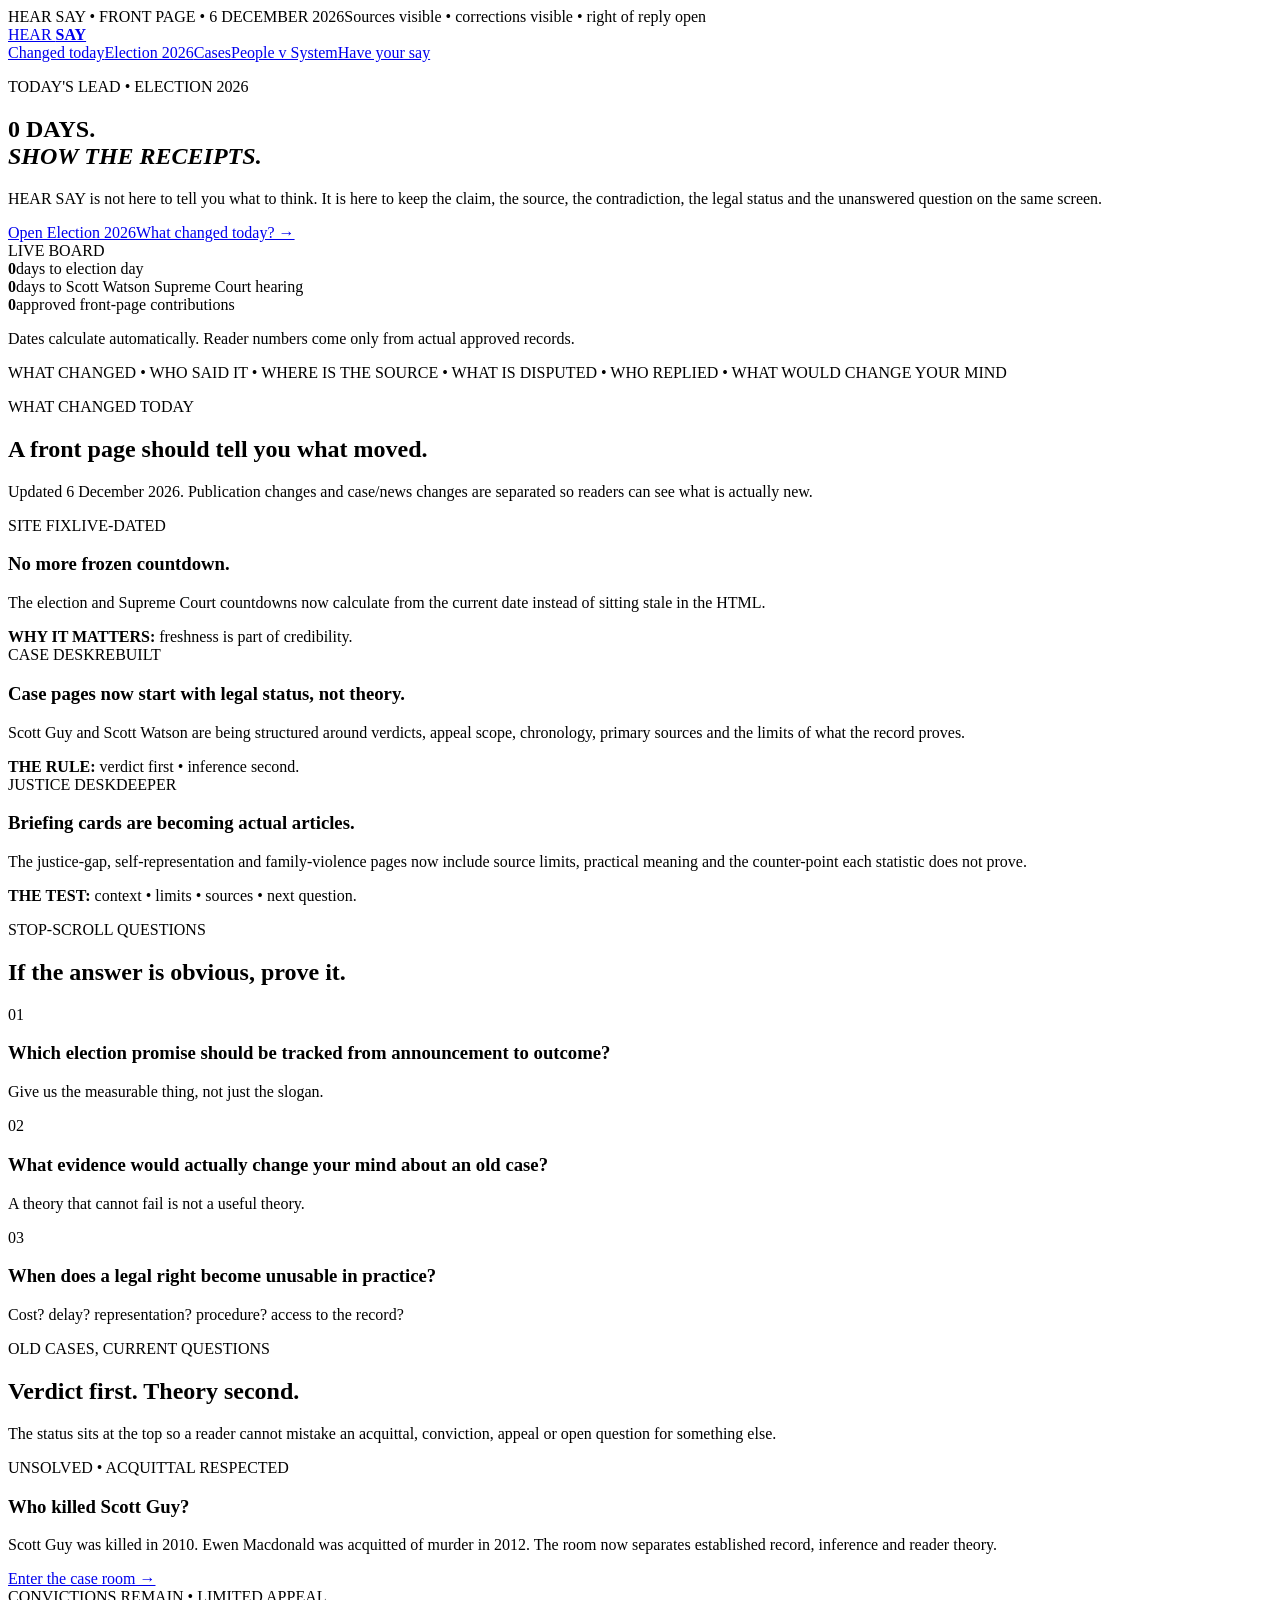
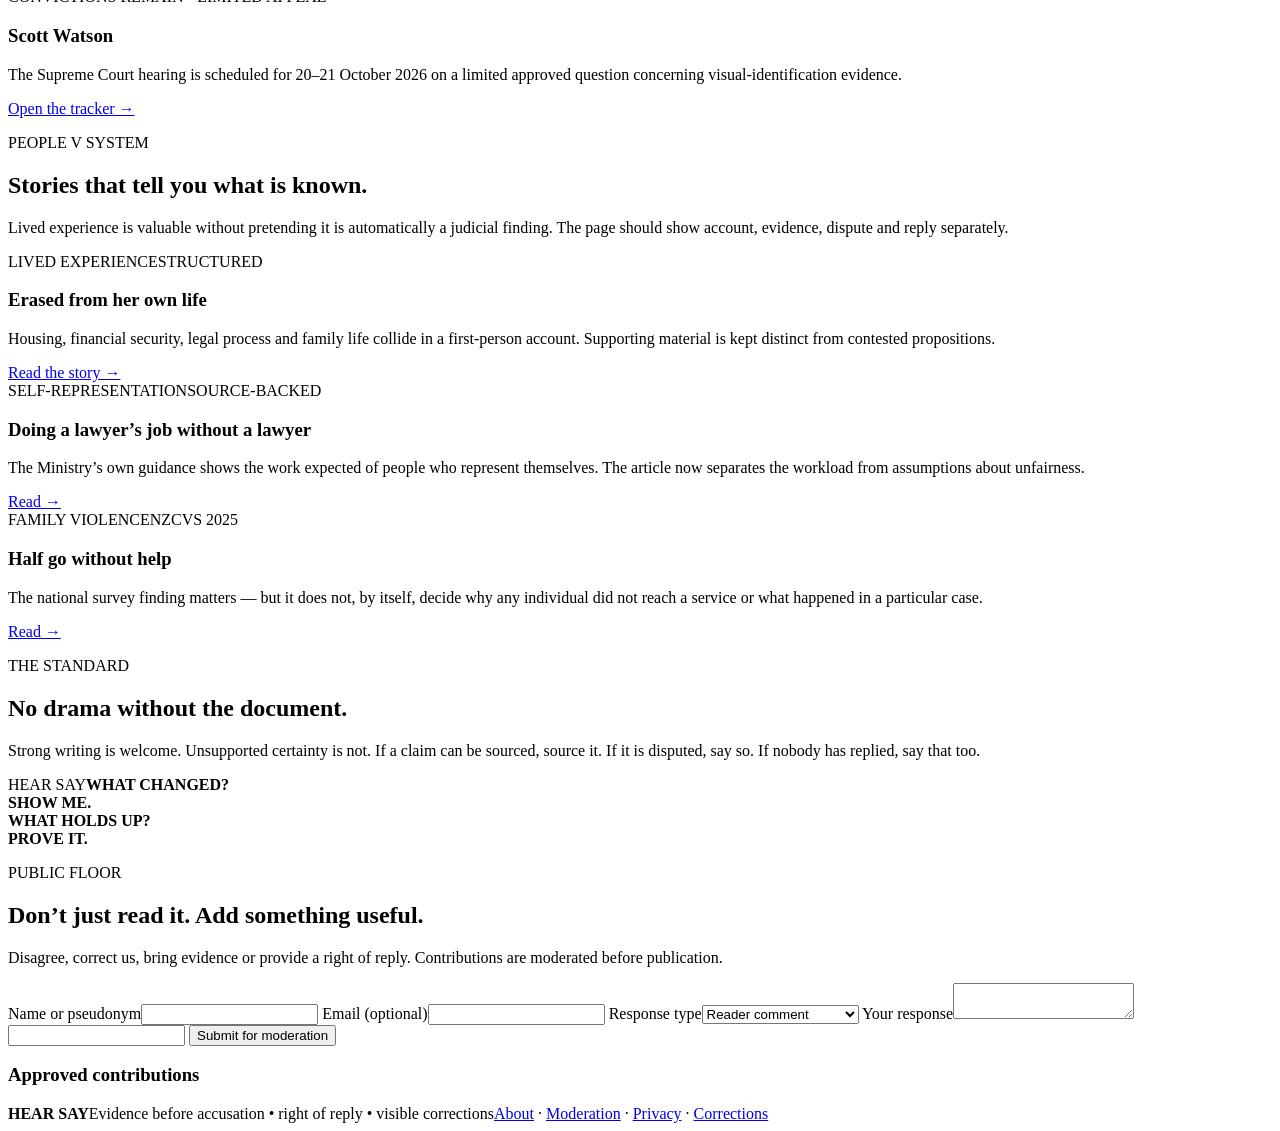
==== commit af415ce5: "Rebuild HEAR SAY front page with live counts and public floor" ====
--- a/hear-say/index.html
+++ b/hear-say/index.html
@@ -4,74 +4,88 @@
 <meta charset="utf-8"><meta name="viewport" content="width=device-width,initial-scale=1">
 <title>HEAR SAY — What changed, what holds up, what still needs answering</title>
 <meta name="description" content="Independent New Zealand public-interest publication: election watch, old cases, justice, lived experience, evidence, right of reply and corrections.">
-<meta name="robots" content="index,follow,max-image-preview:large,max-snippet:-1,max-video-preview:-1">
+<meta name="robots" content="index,follow,max-image-preview:large,max-snippet:-1">
 <link rel="canonical" href="https://hear-say-nz.vercel.app/">
-<link rel="alternate" type="application/rss+xml" title="HEAR SAY — New Zealand" href="https://hear-say-nz.vercel.app/feed.xml">
-<meta property="og:type" content="website"><meta property="og:site_name" content="HEAR SAY"><meta property="og:locale" content="en_NZ"><meta property="og:title" content="HEAR SAY — What changed, what holds up, what still needs answering"><meta property="og:description" content="New Zealand politics, old cases and lived experience — with sources, disputes and right of reply kept visible."><meta property="og:url" content="https://hear-say-nz.vercel.app/"><meta property="og:image" content="https://hear-say-nz.vercel.app/social-card.svg">
-<meta name="twitter:card" content="summary_large_image"><meta name="twitter:title" content="HEAR SAY"><meta name="twitter:description" content="What changed. What holds up. What still needs answering."><meta name="twitter:image" content="https://hear-say-nz.vercel.app/social-card.svg">
-<meta name="theme-color" content="#111111">
-<script type="application/ld+json">{"@context":"https://schema.org","@type":"NewsMediaOrganization","name":"HEAR SAY","url":"https://hear-say-nz.vercel.app/","description":"Independent New Zealand public-interest publication covering politics, old cases, justice and lived experience.","ethicsPolicy":"https://hear-say-nz.vercel.app/moderation/","correctionsPolicy":"https://hear-say-nz.vercel.app/corrections/","publishingPrinciples":"https://hear-say-nz.vercel.app/about/"}</script>
-<link rel="stylesheet" href="style.css">
+<link rel="alternate" type="application/rss+xml" title="HEAR SAY — New Zealand" href="/feed.xml">
+<meta property="og:type" content="website"><meta property="og:site_name" content="HEAR SAY"><meta property="og:locale" content="en_NZ">
+<meta property="og:title" content="HEAR SAY — What changed, what holds up, what still needs answering">
+<meta property="og:description" content="New Zealand politics, old cases and lived experience — with sources, disputes and right of reply kept visible.">
+<meta property="og:url" content="https://hear-say-nz.vercel.app/"><meta property="og:image" content="https://hear-say-nz.vercel.app/social-card.svg">
+<meta name="twitter:card" content="summary_large_image"><meta name="theme-color" content="#111111">
+<script type="application/ld+json">{"@context":"https://schema.org","@type":"NewsMediaOrganization","name":"HEAR SAY","url":"https://hear-say-nz.vercel.app/","ethicsPolicy":"https://hear-say-nz.vercel.app/moderation/","correctionsPolicy":"https://hear-say-nz.vercel.app/corrections/","publishingPrinciples":"https://hear-say-nz.vercel.app/about/"}</script>
+<link rel="stylesheet" href="/style.css">
 </head>
-<body>
+<body data-page-slug="issue-001">
 <div class="topbar"><span id="frontDate">HEAR SAY • FRONT PAGE</span><span>Sources visible • corrections visible • right of reply open</span></div>
-<header class="nav"><a class="brand" href=".">HEAR <b>SAY</b></a><nav><a href="#front">Front page</a><a href="#today">Changed today</a><a href="#watch">Watch</a><a href="#cases">Cases</a><a href="#people">People</a><a class="button small" href="#submit">Send something worth checking</a></nav></header>
+<header class="nav"><a class="brand" href="/">HEAR <b>SAY</b></a><nav><a href="#today">Changed today</a><a href="/politics/election-2026/">Election 2026</a><a href="#cases">Cases</a><a href="#people">People v System</a><a class="button small" href="#discussion">Have your say</a></nav></header>
 <main>
-<section id="front" class="frontHero">
+<section class="frontHero">
   <div class="frontLead">
     <p class="eyebrow">TODAY'S LEAD • ELECTION 2026</p>
-    <h1><span id="electionHeadlineDays">—</span> DAYS.<br><em>NOW SHOW THE RECEIPTS.</em></h1>
-    <p class="lead">New Zealand votes on 7 November. HEAR SAY is not here to tell you who to vote for. It is here to keep the promise, the source, the contradiction and the unanswered question on the same screen.</p>
-    <div class="actions"><a class="button accent" href="https://hear-say-nz.vercel.app/politics/election-2026/">Open Election 2026</a><a class="text-link" href="#today">What changed today? →</a></div>
+    <h1><span id="electionHeadlineDays">—</span> DAYS.<br><em>SHOW THE RECEIPTS.</em></h1>
+    <p class="lead">HEAR SAY is not here to tell you what to think. It is here to keep the claim, the source, the contradiction, the legal status and the unanswered question on the same screen.</p>
+    <div class="actions"><a class="button accent" href="/politics/election-2026/">Open Election 2026</a><a class="text-link" href="#today">What changed today? →</a></div>
   </div>
-  <aside class="liveBoard"><div class="liveLabel">LIVE BOARD</div><div class="liveRow"><b id="electionDays">—</b><span>days to election day</span></div><div class="liveRow"><b id="watsonDays">—</b><span>days to the Scott Watson Supreme Court hearing</span></div><div class="liveRow"><b>OPEN</b><span>right of reply and corrections</span></div><p>Countdowns calculate from the current date so the front page cannot silently go stale again.</p></aside>
+  <aside class="liveBoard"><div class="liveLabel">LIVE BOARD</div><div class="liveRow"><b id="electionDays">—</b><span>days to election day</span></div><div class="liveRow"><b id="watsonDays">—</b><span>days to Scott Watson Supreme Court hearing</span></div><div class="liveRow"><b id="commentCount">0</b><span>approved front-page contributions</span></div><p>Dates calculate automatically. Reader numbers come only from actual approved records.</p></aside>
 </section>
 <section class="ticker">WHAT CHANGED • WHO SAID IT • WHERE IS THE SOURCE • WHAT IS DISPUTED • WHO REPLIED • WHAT WOULD CHANGE YOUR MIND</section>
+
 <section id="today" class="section newsroom">
-  <div class="sectionhead"><div><p class="eyebrow">WHAT CHANGED TODAY</p><h2>A front page should tell you what moved.</h2></div><p id="todayStamp">Updated today. HEAR SAY now separates publication changes from case/news changes so a reader can see what is actually new.</p></div>
+  <div class="sectionhead"><div><p class="eyebrow">WHAT CHANGED TODAY</p><h2>A front page should tell you what moved.</h2></div><p id="todayStamp">Updated today.</p></div>
   <div class="leadgrid">
-    <article class="leadcard election"><div class="storymeta"><span class="label red">SITE FIX</span><span>LIVE-DATED</span></div><h3>No more frozen countdown.</h3><p>The election and Supreme Court countdowns are now calculated automatically from the current date instead of being hard-coded into the page.</p><div class="factline"><b>WHY IT MATTERS:</b> stale dates destroy trust faster than a plain page ever will.</div></article>
-    <article class="leadcard watson"><div class="storymeta"><span class="label darklabel">EDITORIAL STANDARD</span><span>ACTIVE</span></div><h3>Every serious story now has a rebuild test.</h3><p>Lead. Timeline. What is established. What is disputed. Strongest counter-position. Primary sources. Right of reply. Corrections. Next read.</p><div class="factline"><b>THE RULE:</b> no padding, no invented certainty, no allegation upgraded into fact.</div></article>
-    <article class="leadcard justice"><div class="storymeta"><span class="label">NEXT BUILD</span><span>DEPTH</span></div><h3>The thin pages are next.</h3><p>The current case and justice pages are useful briefings, but several are still too short to reward a click. They are being rebuilt as timelines and evidence-led explainers.</p><div class="factline"><b>PRIORITY:</b> Scott Guy • Scott Watson • justice gap • self-representation • lived experience</div></article>
+    <article class="leadcard election"><div class="storymeta"><span class="label red">SITE FIX</span><span>LIVE-DATED</span></div><h3>No more frozen countdown.</h3><p>The election and Supreme Court countdowns now calculate from the current date instead of sitting stale in the HTML.</p><div class="factline"><b>WHY IT MATTERS:</b> freshness is part of credibility.</div></article>
+    <article class="leadcard watson"><div class="storymeta"><span class="label darklabel">CASE DESK</span><span>REBUILT</span></div><h3>Case pages now start with legal status, not theory.</h3><p>Scott Guy and Scott Watson are being structured around verdicts, appeal scope, chronology, primary sources and the limits of what the record proves.</p><div class="factline"><b>THE RULE:</b> verdict first • inference second.</div></article>
+    <article class="leadcard justice"><div class="storymeta"><span class="label">JUSTICE DESK</span><span>DEEPER</span></div><h3>Briefing cards are becoming actual articles.</h3><p>The justice-gap, self-representation and family-violence pages now include source limits, practical meaning and the counter-point each statistic does not prove.</p><div class="factline"><b>THE TEST:</b> context • limits • sources • next question.</div></article>
   </div>
 </section>
-<section id="watch" class="section newsroom">
-  <div class="sectionhead"><div><p class="eyebrow">THE WATCHLIST</p><h2>Three things worth opening.</h2></div><p>No generic “latest news” filler. Each item needs a reason to exist: a date, a decision, a contradiction, a document or a question that can actually be tested.</p></div>
-  <div class="leadgrid">
-    <article class="leadcard election"><div class="storymeta"><span class="label red">ELECTION 2026</span><span>ACTIVE</span></div><h3>The promises are inside the regulated period.</h3><p>Election day is fixed for 7 November. The regulated advertising period began on 7 August. HEAR SAY's job is to keep claims beside their sources and later outcomes.</p><div class="factline"><b>READ FOR:</b> promises • reversals • coalition arithmetic • public questions</div><a class="cardlink" href="https://hear-say-nz.vercel.app/politics/election-2026/">Open the election room →</a></article>
-    <article class="leadcard watson"><div class="storymeta"><span class="label darklabel">SUPREME COURT</span><span>20–21 OCT</span></div><h3>Scott Watson: the appeal is narrower than the argument around it.</h3><p>The Supreme Court has granted leave on a specific question concerning the admission of Guy Wallace's visual-identification evidence. That is the legal question actually before the Court.</p><div class="factline"><b>READ FOR:</b> what is before the Court • what is not • source documents</div><a class="cardlink" href="https://hear-say-nz.vercel.app/cold-cases/scott-watson/">Open the case tracker →</a></article>
-    <article class="leadcard justice"><div class="storymeta"><span class="label">JUSTICE GAP</span><span>SOURCE-BACKED</span></div><h3>When “you can go to court” is not the same as being able to use the system.</h3><p>HEAR SAY's strongest lane is the gap between formal rights and practical access: money, representation, procedure, time and the ability to be heard.</p><div class="factline"><b>READ FOR:</b> numbers • first-person accounts • what remains disputed</div><a class="cardlink" href="https://hear-say-nz.vercel.app/stories/the-justice-gap-has-numbers-now/">Read the numbers →</a></article>
+
+<section class="dark section"><p class="eyebrow">STOP-SCROLL QUESTIONS</p><h2>If the answer is obvious, prove it.</h2><div class="questiongrid">
+<article><span>01</span><h3>Which election promise should be tracked from announcement to outcome?</h3><p>Give us the measurable thing, not just the slogan.</p></article>
+<article><span>02</span><h3>What evidence would actually change your mind about an old case?</h3><p>A theory that cannot fail is not a useful theory.</p></article>
+<article><span>03</span><h3>When does a legal right become unusable in practice?</h3><p>Cost? delay? representation? procedure? access to the record?</p></article></div></section>
+
+<section id="cases" class="section">
+  <div class="sectionhead"><div><p class="eyebrow">OLD CASES, CURRENT QUESTIONS</p><h2>Verdict first. Theory second.</h2></div><p>The status sits at the top so a reader cannot mistake an acquittal, conviction, appeal or open question for something else.</p></div>
+  <div class="casegrid">
+    <article><div class="statusbar">UNSOLVED • ACQUITTAL RESPECTED</div><h3>Who killed Scott Guy?</h3><p>Scott Guy was killed in 2010. Ewen Macdonald was acquitted of murder in 2012. The room now separates established record, inference and reader theory.</p><a href="/cold-cases/scott-guy/">Enter the case room →</a></article>
+    <article><div class="statusbar appeal">CONVICTIONS REMAIN • LIMITED APPEAL</div><h3>Scott Watson</h3><p>The Supreme Court hearing is scheduled for 20–21 October 2026 on a limited approved question concerning visual-identification evidence.</p><a href="/cold-cases/scott-watson/">Open the tracker →</a></article>
   </div>
 </section>
-<section class="dark section stopscroll"><p class="eyebrow">STOP-SCROLL QUESTIONS</p><h2>If the answer is obvious, prove it.</h2><div class="questiongrid"><article><span>01</span><h3>Which election promise should be tracked from announcement to outcome?</h3><p>Not “good” or “bad”. What measurable thing should be checked?</p></article><article><span>02</span><h3>What evidence would actually change your mind about an old case?</h3><p>A theory that cannot be disproved is not useful.</p></article><article><span>03</span><h3>When does a legal right become meaningless in practice?</h3><p>Cost? Delay? procedure? no lawyer? no meaningful chance to respond?</p></article></div></section>
-<section id="cases" class="section cases">
-  <div class="sectionhead"><div><p class="eyebrow">OLD CASES, CURRENT QUESTIONS</p><h2>Verdict first. Theory second.</h2></div><p>HEAR SAY should make it impossible to confuse an acquittal, conviction, allegation, theory and open question. The status goes at the top, not buried at the bottom.</p></div>
-  <div class="casegrid"><article><div class="statusbar">UNSOLVED</div><h3>Who killed Scott Guy?</h3><p>Scott Guy was killed in 2010. Ewen Macdonald was acquitted of murder in 2012. The killing remains unsolved.</p><a href="https://hear-say-nz.vercel.app/cold-cases/scott-guy/">Enter the case room →</a></article><article><div class="statusbar appeal">CONVICTIONS REMAIN • LIMITED APPEAL PENDING</div><h3>Scott Watson</h3><p>The Supreme Court hearing is scheduled for 20–21 October 2026 on a limited approved question about visual-identification evidence.</p><a href="https://hear-say-nz.vercel.app/cold-cases/scott-watson/">Open the tracker →</a></article></div>
+
+<section id="people" class="section">
+  <div class="sectionhead"><div><p class="eyebrow">PEOPLE V SYSTEM</p><h2>Stories that tell you what is known.</h2></div><p>Lived experience is valuable without pretending it is automatically a judicial finding. The page should show account, evidence, dispute and reply separately.</p></div>
+  <div class="leadgrid">
+    <article class="leadcard election"><div class="storymeta"><span class="label red">LIVED EXPERIENCE</span><span>STRUCTURED</span></div><h3>Erased from her own life</h3><p>Housing, financial security, legal process and family life collide in a first-person account. Supporting material is kept distinct from contested propositions.</p><a class="cardlink" href="/stories/erased-from-her-own-life/">Read the story →</a></article>
+    <article class="leadcard justice"><div class="storymeta"><span class="label">SELF-REPRESENTATION</span><span>SOURCE-BACKED</span></div><h3>Doing a lawyer’s job without a lawyer</h3><p>The Ministry’s own guidance shows the work expected of people who represent themselves. The article now separates the workload from assumptions about unfairness.</p><a class="cardlink" href="/stories/when-self-representation-means-doing-a-lawyers-job/">Read →</a></article>
+    <article class="leadcard watson"><div class="storymeta"><span class="label darklabel">FAMILY VIOLENCE</span><span>NZCVS 2025</span></div><h3>Half go without help</h3><p>The national survey finding matters — but it does not, by itself, decide why any individual did not reach a service or what happened in a particular case.</p><a class="cardlink" href="/stories/half-of-family-violence-victims-go-without-help/">Read →</a></article>
+  </div>
 </section>
-<section id="people" class="section people">
-  <div class="sectionhead"><div><p class="eyebrow">PEOPLE V SYSTEM</p><h2>Make lived experience readable, not vague.</h2></div><p>Every first-person piece should answer four things fast: what happened, what can be documented, what is disputed and what response has been received.</p></div>
-  <div class="peoplegrid"><article class="peoplelead"><span class="label red">LIVED EXPERIENCE</span><h3>Erased from her own life</h3><p>A story about housing, money, legal process and family life colliding — and what happens when participation becomes harder at every step.</p><div class="storybeats"><div><b>01</b><span>What happened</span></div><div><b>02</b><span>What can be shown</span></div><div><b>03</b><span>What is disputed</span></div><div><b>04</b><span>What response exists</span></div></div><a href="https://hear-say-nz.vercel.app/stories/erased-from-her-own-life/">Read the story →</a></article><article class="receiptbox"><span class="label">THE STANDARD</span><strong>NO DRAMA WITHOUT THE DOCUMENT.</strong><p>Strong writing is welcome. Unsupported certainty is not. If something can be sourced, source it. If it is disputed, say so. If nobody has replied, say that too.</p></article></div>
+
+<section class="impact"><div><p class="eyebrow">THE STANDARD</p><h2>No drama without the document.</h2><p>Strong writing is welcome. Unsupported certainty is not. If a claim can be sourced, source it. If it is disputed, say so. If nobody has replied, say that too.</p></div><div class="poster"><span>HEAR SAY</span><strong>WHAT CHANGED?<br>SHOW ME.<br>WHAT HOLDS UP?<br>PROVE IT.</strong></div></section>
+
+<section id="discussion" class="responsePanel">
+  <div class="responseIntro"><p class="eyebrow">PUBLIC FLOOR</p><h2>Don’t just read it. Add something useful.</h2><p>Disagree, correct us, bring evidence or provide a right of reply. Contributions are moderated before publication.</p></div>
+  <div class="responseGrid">
+    <form class="form" id="commentForm">
+      <label>Name or pseudonym</label><input id="cname" required maxlength="80">
+      <label>Email (optional)</label><input id="cemail" type="email" maxlength="180">
+      <label>Response type</label><select id="ctype"><option>Reader comment</option><option>Lived experience</option><option>Evidence / source lead</option><option>Political receipt</option><option>Right of reply</option><option>Correction request</option></select>
+      <label>Your response</label><textarea id="cbody" required maxlength="5000"></textarea><input id="cwebsite" class="honeypot" tabindex="-1" autocomplete="off">
+      <button class="button accent" type="submit">Submit for moderation</button><div id="cstatus" class="status hide"></div>
+    </form>
+    <div class="wall"><h3>Approved contributions</h3><div id="comments" class="comments"></div></div>
+  </div>
 </section>
-<section class="impact"><div><p class="eyebrow">WHY COME BACK?</p><h2>The page must change when the story changes.</h2><p>HEAR SAY should become useful because it tracks movement: a new filing, new public source, new reply, corrected claim, new poll result or approaching hearing. A reader should know what changed without rereading the whole site.</p></div><div class="poster"><span>HEAR SAY</span><strong>WHAT CHANGED?<br>SHOW ME.<br>WHAT HOLDS UP?<br>PROVE IT.</strong></div></section>
-<section id="submit" class="submit"><p class="eyebrow">BRING SOMETHING USEFUL</p><h2>Don't send outrage. Send the thing we can check.</h2><p>A document, public link, dated promise, correction, right of reply, first-person account, chronology or specific question. Privacy and publication restrictions still apply.</p><a class="button" href="https://hear-say-nz.vercel.app/#discussion">Submit to HEAR SAY</a><p class="note">Submission does not guarantee publication. Allegations are not treated as established facts merely because they are submitted.</p></section>
 </main>
-<footer><strong>HEAR SAY</strong><span>Evidence before accusation • right of reply • visible corrections</span><span>Independent public-interest publication · New Zealand</span></footer>
+<footer><strong>HEAR SAY</strong><span>Evidence before accusation • right of reply • visible corrections</span><span><a href="/about/">About</a> · <a href="/moderation/">Moderation</a> · <a href="/privacy/">Privacy</a> · <a href="/corrections/">Corrections</a></span></footer>
 <script>
 (function(){
-  const MS_DAY = 24*60*60*1000;
-  const election = new Date('2026-11-07T00:00:00+13:00');
-  const watson = new Date('2026-10-20T00:00:00+13:00');
-  const now = new Date();
-  const daysTo = d => Math.max(0, Math.ceil((d-now)/MS_DAY));
-  const electionDays = daysTo(election);
-  const watsonDays = daysTo(watson);
-  document.getElementById('electionDays').textContent = electionDays;
-  document.getElementById('watsonDays').textContent = watsonDays;
-  document.getElementById('electionHeadlineDays').textContent = electionDays;
-  const fmt = new Intl.DateTimeFormat('en-NZ',{day:'numeric',month:'long',year:'numeric',timeZone:'Pacific/Auckland'});
-  const upper = fmt.format(now).toUpperCase();
-  document.getElementById('frontDate').textContent = 'HEAR SAY • FRONT PAGE • ' + upper;
-  document.getElementById('todayStamp').textContent = 'Updated ' + fmt.format(now) + '. HEAR SAY now separates publication changes from case/news changes so a reader can see what is actually new.';
+ const D=24*60*60*1000, now=new Date(), election=new Date('2026-11-07T00:00:00+13:00'), watson=new Date('2026-10-20T00:00:00+13:00');
+ const days=d=>Math.max(0,Math.ceil((d-now)/D)); const e=days(election),w=days(watson);
+ document.getElementById('electionDays').textContent=e;document.getElementById('watsonDays').textContent=w;document.getElementById('electionHeadlineDays').textContent=e;
+ const fmt=new Intl.DateTimeFormat('en-NZ',{day:'numeric',month:'long',year:'numeric',timeZone:'Pacific/Auckland'});
+ document.getElementById('frontDate').textContent='HEAR SAY • FRONT PAGE • '+fmt.format(now).toUpperCase();
+ document.getElementById('todayStamp').textContent='Updated '+fmt.format(now)+'. Publication changes and case/news changes are separated so readers can see what is actually new.';
 })();
-</script>
+</script><script src="/app.js" defer></script>
 </body></html>
